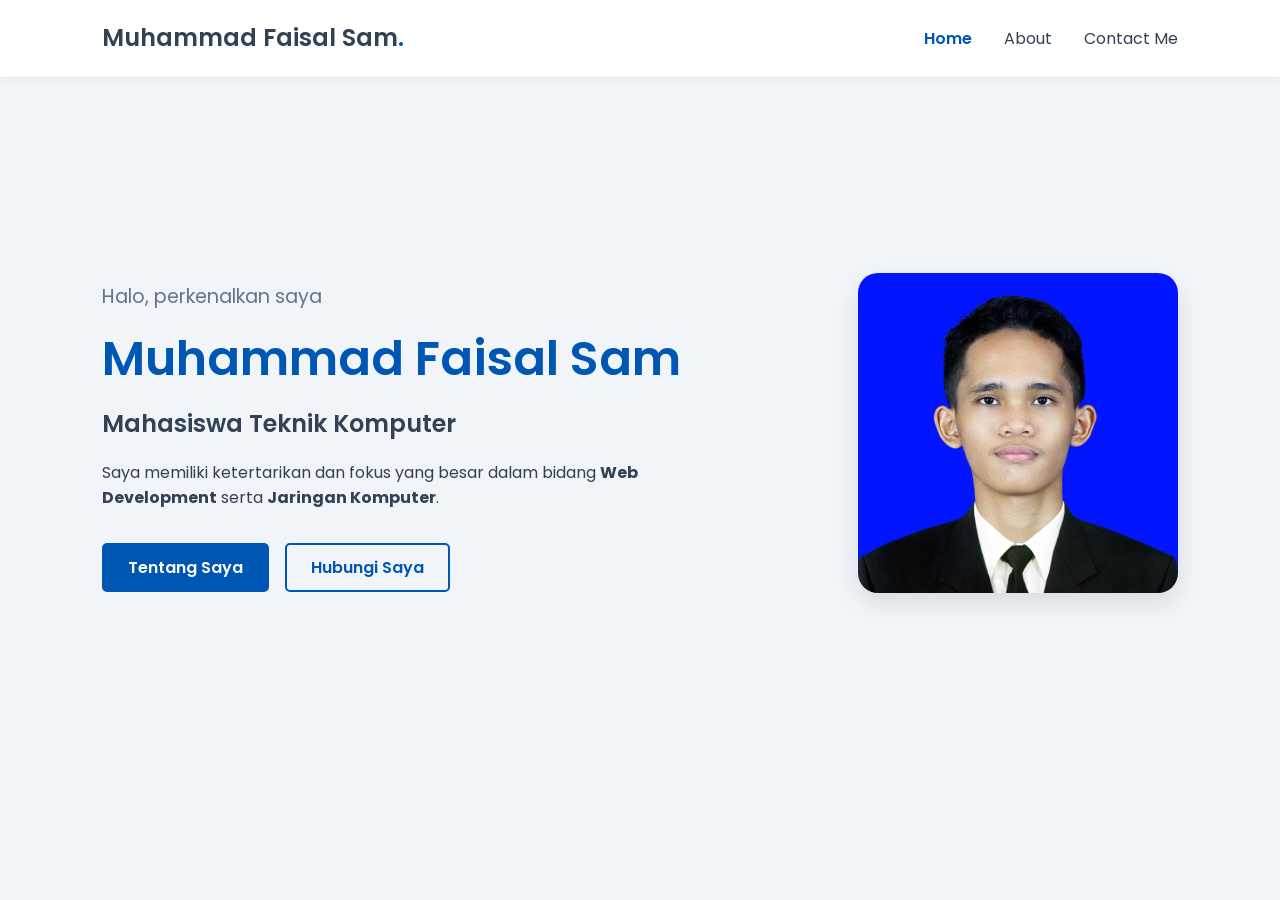
==== index.html @ 5800437d "portofolio 1.0" ====
<!DOCTYPE html>
<html lang="id">
<head>
    <meta charset="UTF-8">
    <meta name="viewport" content="width=device-width, initial-scale=1.0">
    <title>Portofolio | Muhammad Faisal</title>
    
    <!-- Menghubungkan ke file CSS Eksternal -->
    <link rel="stylesheet" href="style.css">
    
    <!-- Font dari Google (Poppins) untuk kesan bersih dan minimalis -->
    <link href="https://fonts.googleapis.com/css2?family=Poppins:wght@300;400;600&display=swap" rel="stylesheet">
</head>
<body>

    <!-- Bagian Navigasi (Menu) -->
    <header>
        <nav class="navbar">
            <div class="logo">Muhammad Faisal Sam<span>.</span></div>
            <ul class="nav-links">
                <li><a href="index.html" class="active">Home</a></li>
                <li><a href="about.html">About</a></li>
                <li><a href="contact.html">Contact Me</a></li>
            </ul>
        </nav>
    </header>

    <!-- Bagian Konten Utama (Hero Section) -->
    <main class="hero">
        <div class="hero-content">
            <h3>Halo, perkenalkan saya</h3>
            <h1>Muhammad Faisal Sam</h1>
            <h2>Mahasiswa Teknik Komputer</h2>
            <p>
                Saya memiliki ketertarikan dan fokus yang besar dalam bidang <strong>Web Development</strong> serta <strong>Jaringan Komputer</strong>.
            </p>
            <div class="cta-buttons">
                <a href="about.html" class="btn btn-primary">Tentang Saya</a>
                <a href="contact.html" class="btn btn-secondary">Hubungi Saya</a>
            </div>
        </div>
        
        <div class="hero-image">
            <!-- Menampilkan foto yang Anda kirimkan -->
            <img src="image_073988.webp" alt="Foto Profil Muhammad Faisal">
        </div>
    </main>

</body>
</html>
---- style.css ----
/* =========================================
   RESET & GLOBAL VARIABLES
========================================= */
* {
    margin: 0;
    padding: 0;
    box-sizing: border-box;
    text-decoration: none;
    list-style: none;
}

:root {
    --primary-color: #0056b3; /* Biru profesional */
    --secondary-color: #f1f5f9; /* Abu-abu sangat muda untuk latar */
    --text-color: #334155; /* Abu-abu gelap untuk teks agar tidak terlalu mencolok seperti hitam pekat */
    --white: #ffffff;
    --transition: 0.3s ease;
}

body {
    font-family: 'Poppins', sans-serif;
    background-color: var(--secondary-color);
    color: var(--text-color);
    line-height: 1.6;
}

/* =========================================
   NAVBAR (HEADER)
========================================= */
.navbar {
    display: flex;
    justify-content: space-between;
    align-items: center;
    padding: 1.2rem 8%;
    background-color: var(--white);
    box-shadow: 0 2px 10px rgba(0, 0, 0, 0.05);
    position: sticky;
    top: 0;
    z-index: 100;
}

.logo {
    font-size: 1.5rem;
    font-weight: 600;
    color: var(--text-color);
}

.logo span {
    color: var(--primary-color);
}

.nav-links {
    display: flex;
    gap: 2rem;
}

.nav-links a {
    color: var(--text-color);
    font-weight: 400;
    transition: var(--transition);
}

.nav-links a:hover, 
.nav-links a.active {
    color: var(--primary-color);
    font-weight: 600;
}

/* =========================================
   BUTTONS
========================================= */
.btn {
    display: inline-block;
    padding: 0.6rem 1.5rem;
    border-radius: 5px;
    font-weight: 600;
    transition: var(--transition);
    cursor: pointer;
    border: 2px solid transparent;
}

.btn-primary {
    background-color: var(--primary-color);
    color: var(--white);
}

.btn-primary:hover {
    background-color: #004494;
}

.btn-secondary {
    background-color: transparent;
    color: var(--primary-color);
    border-color: var(--primary-color);
}

.btn-secondary:hover {
    background-color: var(--primary-color);
    color: var(--white);
}

/* =========================================
   HOME (HERO SECTION)
========================================= */
.hero {
    display: flex;
    align-items: center;
    justify-content: space-between;
    padding: 4rem 8%;
    min-height: 80vh;
}

.hero-content {
    max-width: 600px;
}

.hero-content h3 {
    font-size: 1.2rem;
    font-weight: 400;
    color: #64748b;
}

.hero-content h1 {
    font-size: 3rem;
    font-weight: 600;
    color: var(--primary-color);
    margin: 0.5rem 0;
}

.hero-content h2 {
    font-size: 1.5rem;
    font-weight: 600;
    margin-bottom: 1rem;
}

.hero-content p {
    margin-bottom: 2rem;
    font-size: 1rem;
}

.cta-buttons {
    display: flex;
    gap: 1rem;
}

.hero-image img {
    width: 320px;
    height: 320px;
    object-fit: cover;
    border-radius: 20px;
    box-shadow: 0 10px 25px rgba(0, 0, 0, 0.1);
}

/* =========================================
   ABOUT SECTION
========================================= */
.about-container {
    padding: 4rem 8%;
    max-width: 1200px;
    margin: auto;
}

.about-text h2, 
.skills-section h3, 
.contact-header h2 {
    font-size: 2rem;
    color: var(--primary-color);
    margin-bottom: 1rem;
    text-align: center;
}

.about-description {
    background: var(--white);
    padding: 2rem;
    border-radius: 10px;
    box-shadow: 0 4px 15px rgba(0, 0, 0, 0.03);
    text-align: center;
    margin-bottom: 3rem;
}

.about-description p {
    margin-bottom: 1rem;
}

.skills-grid {
    display: grid;
    grid-template-columns: repeat(auto-fit, minmax(220px, 1fr));
    gap: 1.5rem;
    margin-top: 1.5rem;
}

.skill-card {
    background: var(--white);
    padding: 1.5rem;
    border-radius: 10px;
    text-align: center;
    box-shadow: 0 4px 15px rgba(0, 0, 0, 0.03);
    border-bottom: 3px solid var(--primary-color);
    transition: var(--transition);
}

.skill-card:hover {
    transform: translateY(-5px);
    box-shadow: 0 8px 25px rgba(0, 0, 0, 0.08);
}

.skill-card h4 {
    font-size: 1.1rem;
    margin-bottom: 0.5rem;
    color: var(--text-color);
}

.skill-card p {
    font-size: 0.9rem;
    color: #64748b;
}

/* =========================================
   CONTACT SECTION
========================================= */
.contact-container {
    padding: 4rem 8%;
    max-width: 1000px;
    margin: auto;
}

.contact-header {
    text-align: center;
    margin-bottom: 3rem;
}

.contact-content {
    display: flex;
    gap: 3rem;
    justify-content: space-between;
}

.contact-info {
    flex: 1;
    display: flex;
    flex-direction: column;
    gap: 1.2rem;
}

.info-card {
    background: var(--white);
    padding: 1.5rem;
    border-radius: 10px;
    box-shadow: 0 4px 15px rgba(0, 0, 0, 0.03);
}

.info-card h4 {
    font-size: 1rem;
    color: #64748b;
    margin-bottom: 0.3rem;
}

.info-card a {
    color: var(--primary-color);
    font-weight: 600;
    font-size: 1.1rem;
}

.contact-form {
    flex: 1;
    background: var(--white);
    padding: 2rem;
    border-radius: 10px;
    box-shadow: 0 4px 15px rgba(0, 0, 0, 0.03);
}

.contact-form h3 {
    margin-bottom: 1.5rem;
    color: var(--primary-color);
}

.input-group {
    margin-bottom: 1.2rem;
}

.input-group input, 
.input-group textarea {
    width: 100%;
    padding: 10px 15px;
    border: 1px solid #cbd5e1;
    border-radius: 5px;
    font-family: inherit;
    font-size: 1rem;
    outline: none;
    transition: var(--transition);
}

.input-group input:focus, 
.input-group textarea:focus {
    border-color: var(--primary-color);
    box-shadow: 0 0 5px rgba(0, 86, 179, 0.2);
}

/* =========================================
   RESPONSIVE (Untuk HP / Layar Kecil)
========================================= */
@media (max-width: 768px) {
    .hero, .contact-content {
        flex-direction: column;
        text-align: center;
    }

    .hero-content {
        margin-bottom: 2rem;
    }

    .cta-buttons {
        justify-content: center;
    }

    .navbar {
        flex-direction: column;
        gap: 1rem;
    }
}
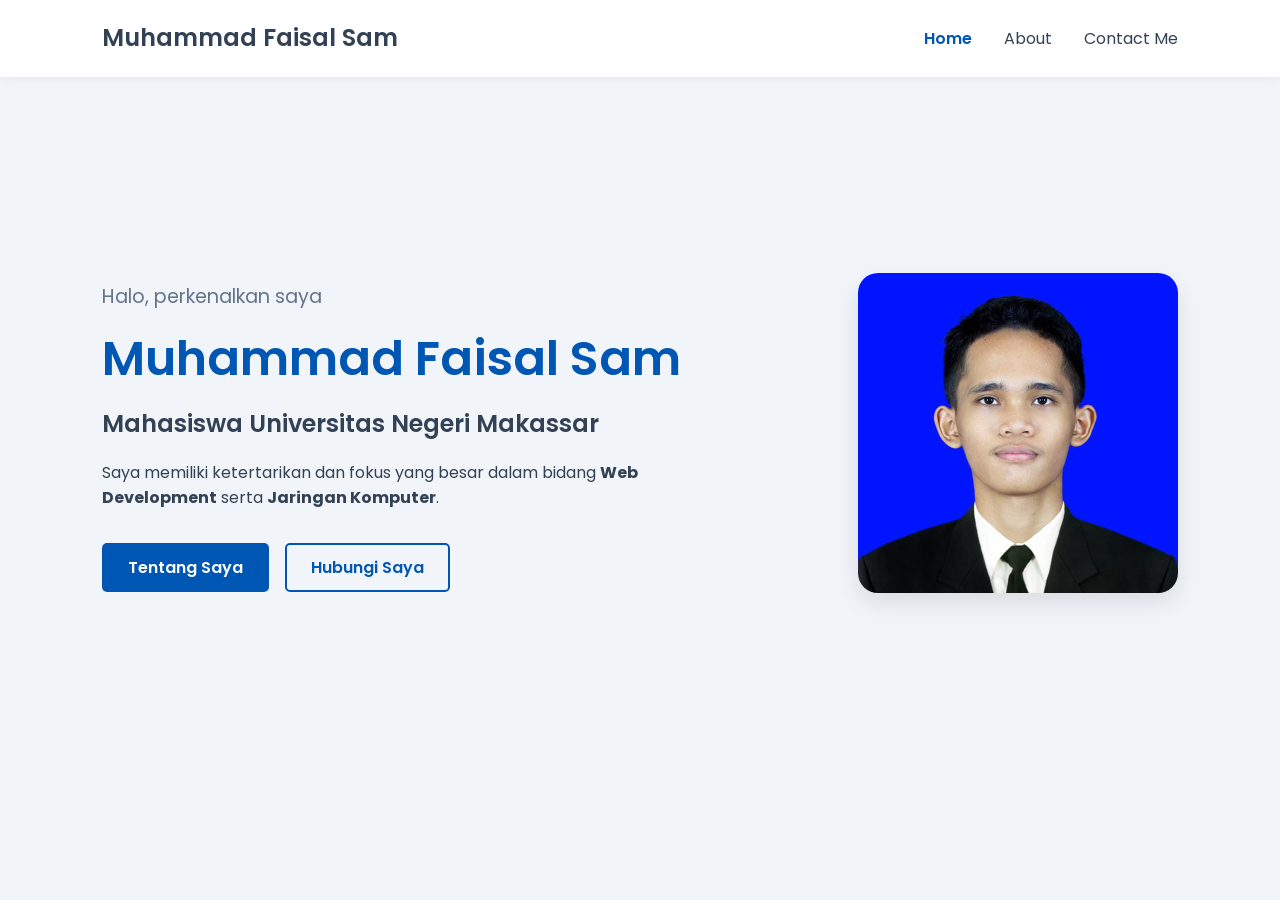
==== commit 24229e05: "portofolio 1.1.2" ====
--- a/index.html
+++ b/index.html
@@ -3,7 +3,7 @@
 <head>
     <meta charset="UTF-8">
     <meta name="viewport" content="width=device-width, initial-scale=1.0">
-    <title>Portofolio | Muhammad Faisal</title>
+    <title>Portofolio | Muhammad Faisal Sam</title>
     
     <!-- Menghubungkan ke file CSS Eksternal -->
     <link rel="stylesheet" href="style.css">
@@ -16,7 +16,7 @@
     <!-- Bagian Navigasi (Menu) -->
     <header>
         <nav class="navbar">
-            <div class="logo">Muhammad Faisal Sam<span>.</span></div>
+            <div class="logo">Muhammad Faisal Sam<span></span></div>
             <ul class="nav-links">
                 <li><a href="index.html" class="active">Home</a></li>
                 <li><a href="about.html">About</a></li>
@@ -30,7 +30,7 @@
         <div class="hero-content">
             <h3>Halo, perkenalkan saya</h3>
             <h1>Muhammad Faisal Sam</h1>
-            <h2>Mahasiswa Teknik Komputer</h2>
+            <h2>Mahasiswa Universitas Negeri Makassar</h2>
             <p>
                 Saya memiliki ketertarikan dan fokus yang besar dalam bidang <strong>Web Development</strong> serta <strong>Jaringan Komputer</strong>.
             </p>
@@ -42,7 +42,7 @@
         
         <div class="hero-image">
             <!-- Menampilkan foto yang Anda kirimkan -->
-            <img src="image_073988.webp" alt="Foto Profil Muhammad Faisal">
+            <img src="image_073988.webp" alt="Foto Profil Muhammad Faisal Sam">
         </div>
     </main>
 
--- a/style.css
+++ b/style.css
@@ -297,16 +297,19 @@
 }
 
 /* =========================================
-   RESPONSIVE (Untuk HP / Layar Kecil)
+Untuk HP / Layar Kecil
 ========================================= */
 @media (max-width: 768px) {
-    .hero, .contact-content {
+    /* Menggunakan column-reverse agar foto (elemen bawah di HTML) naik ke atas */
+    .hero {
+        flex-direction: column-reverse;
+        text-align: center;
+        gap: 2rem; /* Jarak antara foto dan teks */
+    }
+
+    .contact-content {
         flex-direction: column;
         text-align: center;
-    }
-
-    .hero-content {
-        margin-bottom: 2rem;
     }
 
     .cta-buttons {
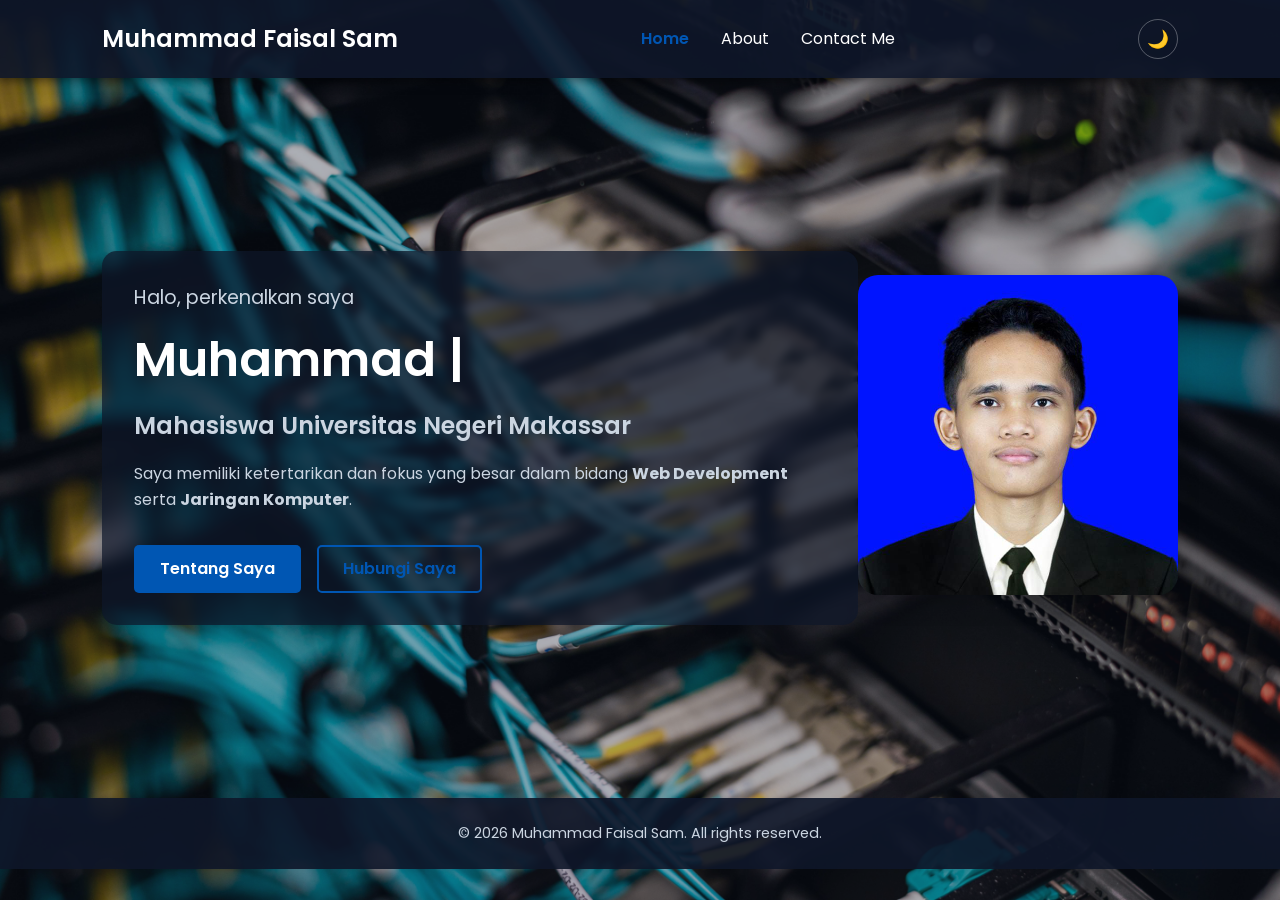
==== commit 333392a9: "menambahkan javascript dasar" ====
--- a/index.html
+++ b/index.html
@@ -17,11 +17,21 @@
     <header>
         <nav class="navbar">
             <div class="logo">Muhammad Faisal Sam<span></span></div>
-            <ul class="nav-links">
-                <li><a href="index.html" class="active">Home</a></li>
+            <ul class="nav-links" id="nav-links">
+                <li><a href="index.html">Home</a></li>
                 <li><a href="about.html">About</a></li>
                 <li><a href="contact.html">Contact Me</a></li>
             </ul>
+            <div class="nav-controls">
+                <button class="theme-toggle" id="theme-toggle" aria-label="Ganti tema terang/gelap">
+                    <span id="theme-icon">&#127769;</span>
+                </button>
+                <button class="hamburger" id="hamburger" aria-label="Buka menu" aria-expanded="false">
+                    <span></span>
+                    <span></span>
+                    <span></span>
+                </button>
+            </div>
         </nav>
     </header>
 
@@ -29,7 +39,7 @@
     <main class="hero">
         <div class="hero-content">
             <h3>Halo, perkenalkan saya</h3>
-            <h1>Muhammad Faisal Sam</h1>
+            <h1><span id="typed-text"></span><span class="typing-cursor">|</span></h1>
             <h2>Mahasiswa Universitas Negeri Makassar</h2>
             <p>
                 Saya memiliki ketertarikan dan fokus yang besar dalam bidang <strong>Web Development</strong> serta <strong>Jaringan Komputer</strong>.
@@ -41,10 +51,17 @@
         </div>
         
         <div class="hero-image">
-            <!-- Menampilkan foto yang Anda kirimkan -->
+
             <img src="image_073988.webp" alt="Foto Profil Muhammad Faisal Sam">
         </div>
     </main>
 
+    <footer class="site-footer">
+        <p>&copy; <span id="year"></span> Muhammad Faisal Sam. All rights reserved.</p>
+    </footer>
+
+    <button id="back-to-top" class="back-to-top" aria-label="Kembali ke atas">&#8679;</button>
+
+    <script src="script.js"></script>
 </body>
 </html>
--- a/style.css
+++ b/style.css
@@ -1,6 +1,3 @@
-/* =========================================
-   RESET & GLOBAL VARIABLES
-========================================= */
 * {
     margin: 0;
     padding: 0;
@@ -10,16 +7,47 @@
 }
 
 :root {
-    --primary-color: #0056b3; /* Biru profesional */
+    --primary-color: #0056b3; /* Biru */
     --secondary-color: #f1f5f9; /* Abu-abu sangat muda untuk latar */
-    --text-color: #334155; /* Abu-abu gelap untuk teks agar tidak terlalu mencolok seperti hitam pekat */
+    --text-color: #334155; /* Abu-abu gelap untuk teks */
     --white: #ffffff;
     --transition: 0.3s ease;
+
+    /* Warna kartu/panel (kaca gelap) - default: Dark Mode */
+    --card-bg: rgba(15, 23, 42, 0.7);
+    --card-bg-solid: rgba(15, 23, 42, 0.9);
+    --card-text: #ffffff;
+    --card-text-muted: #cbd5e1;
+    --overlay-color: rgba(15, 23, 42, 0.35);
+    --heading-shadow: 2px 2px 5px rgba(0, 0, 0, 0.8);
+}
+
+body.light-mode {
+    /* Warna kartu/panel saat Light Mode */
+    --card-bg: rgba(255, 255, 255, 0.85);
+    --card-bg-solid: rgba(255, 255, 255, 0.95);
+    --card-text: #1e293b;
+    --card-text-muted: #475569;
+    --overlay-color: rgba(255, 255, 255, 0.55);
+    --heading-shadow: 1px 1px 3px rgba(255, 255, 255, 0.9);
+}
+
+body::before {
+    content: "";
+    position: fixed;
+    inset: 0;
+    background-color: var(--overlay-color);
+    transition: background-color var(--transition);
+    z-index: -1;
 }
 
 body {
     font-family: 'Poppins', sans-serif;
     background-color: var(--secondary-color);
+    background-image: url('pexels-brett-sayles-5073493.jpg');
+    background-size: cover;
+    background-position: center;
+    background-attachment: fixed;
     color: var(--text-color);
     line-height: 1.6;
 }
@@ -32,8 +60,8 @@
     justify-content: space-between;
     align-items: center;
     padding: 1.2rem 8%;
-    background-color: var(--white);
-    box-shadow: 0 2px 10px rgba(0, 0, 0, 0.05);
+    background-color: rgba(15, 23, 42, 0.9);
+    box-shadow: 0 2px 10px rgba(0, 0, 0, 0.5);
     position: sticky;
     top: 0;
     z-index: 100;
@@ -42,7 +70,7 @@
 .logo {
     font-size: 1.5rem;
     font-weight: 600;
-    color: var(--text-color);
+    color: var(--white);
 }
 
 .logo span {
@@ -55,7 +83,7 @@
 }
 
 .nav-links a {
-    color: var(--text-color);
+    color: var(--white);
     font-weight: 400;
     transition: var(--transition);
 }
@@ -64,6 +92,131 @@
 .nav-links a.active {
     color: var(--primary-color);
     font-weight: 600;
+}
+
+/* =========================================
+   HAMBURGER MENU (MOBILE)
+========================================= */
+.hamburger {
+    display: none;
+    flex-direction: column;
+    justify-content: space-between;
+    width: 28px;
+    height: 20px;
+    background: transparent;
+    border: none;
+    cursor: pointer;
+    padding: 0;
+    z-index: 200;
+}
+
+.hamburger span {
+    display: block;
+    width: 100%;
+    height: 3px;
+    background-color: var(--white);
+    border-radius: 2px;
+    transition: var(--transition);
+}
+
+.hamburger.active span:nth-child(1) {
+    transform: translateY(8.5px) rotate(45deg);
+}
+
+.hamburger.active span:nth-child(2) {
+    opacity: 0;
+}
+
+.hamburger.active span:nth-child(3) {
+    transform: translateY(-8.5px) rotate(-45deg);
+}
+
+/* =========================================
+   THEME TOGGLE (DARK / LIGHT)
+========================================= */
+.theme-toggle {
+    display: flex;
+    align-items: center;
+    justify-content: center;
+    width: 40px;
+    height: 40px;
+    border-radius: 50%;
+    border: 1px solid rgba(255, 255, 255, 0.3);
+    background: transparent;
+    color: var(--white);
+    font-size: 1.1rem;
+    cursor: pointer;
+    transition: var(--transition);
+}
+
+.theme-toggle:hover {
+    background: rgba(255, 255, 255, 0.1);
+}
+
+.nav-controls {
+    display: flex;
+    align-items: center;
+    gap: 1.2rem;
+}
+
+/* =========================================
+   FADE-IN ON SCROLL
+========================================= */
+.fade-in {
+    opacity: 0;
+    transform: translateY(30px);
+    transition: opacity 0.6s ease, transform 0.6s ease;
+}
+
+.fade-in.visible {
+    opacity: 1;
+    transform: translateY(0);
+}
+
+/* =========================================
+   BACK TO TOP BUTTON
+========================================= */
+.back-to-top {
+    position: fixed;
+    right: 1.5rem;
+    bottom: 1.5rem;
+    width: 46px;
+    height: 46px;
+    border-radius: 50%;
+    border: none;
+    background-color: var(--primary-color);
+    color: var(--white);
+    font-size: 1.2rem;
+    cursor: pointer;
+    box-shadow: 0 4px 12px rgba(0, 0, 0, 0.3);
+    opacity: 0;
+    visibility: hidden;
+    transform: translateY(15px);
+    transition: var(--transition);
+    z-index: 150;
+}
+
+.back-to-top.show {
+    opacity: 1;
+    visibility: visible;
+    transform: translateY(0);
+}
+
+.back-to-top:hover {
+    background-color: #004494;
+}
+
+/* =========================================
+   TYPING EFFECT (HERO)
+========================================= */
+.typing-cursor {
+    display: inline-block;
+    margin-left: 2px;
+    animation: blink 0.8s step-end infinite;
+}
+
+@keyframes blink {
+    50% { opacity: 0; }
 }
 
 /* =========================================
@@ -100,7 +253,7 @@
 }
 
 /* =========================================
-   HOME (HERO SECTION)
+   HOME 
 ========================================= */
 .hero {
     display: flex;
@@ -111,31 +264,37 @@
 }
 
 .hero-content {
-    max-width: 600px;
+    max-width: 800px;
+    background: var(--card-bg);
+    padding: 2rem;
+    border-radius: 15px;
+    backdrop-filter: blur(5px);
 }
 
 .hero-content h3 {
     font-size: 1.2rem;
     font-weight: 400;
-    color: #64748b;
+    color: var(--card-text-muted);
 }
 
 .hero-content h1 {
     font-size: 3rem;
     font-weight: 600;
-    color: var(--primary-color);
+    color: var(--card-text);
     margin: 0.5rem 0;
 }
 
 .hero-content h2 {
     font-size: 1.5rem;
     font-weight: 600;
+    color: var(--card-text-muted);
     margin-bottom: 1rem;
 }
 
 .hero-content p {
     margin-bottom: 2rem;
     font-size: 1rem;
+    color: var(--card-text-muted);
 }
 
 .cta-buttons {
@@ -152,7 +311,7 @@
 }
 
 /* =========================================
-   ABOUT SECTION
+   ABOUT 
 ========================================= */
 .about-container {
     padding: 4rem 8%;
@@ -162,17 +321,26 @@
 
 .about-text h2, 
 .skills-section h3, 
+.projects-section h3,
 .contact-header h2 {
     font-size: 2rem;
-    color: var(--primary-color);
+    color: var(--card-text);
+    text-shadow: var(--heading-shadow);
     margin-bottom: 1rem;
     text-align: center;
 }
 
+.contact-header p {
+    color: var(--card-text);
+    text-shadow: var(--heading-shadow);
+}
+
 .about-description {
-    background: var(--white);
+    background: var(--card-bg);
+    backdrop-filter: blur(5px);
+    color: var(--card-text);
     padding: 2rem;
-    border-radius: 10px;
+    border-radius: 15px;
     box-shadow: 0 4px 15px rgba(0, 0, 0, 0.03);
     text-align: center;
     margin-bottom: 3rem;
@@ -190,9 +358,11 @@
 }
 
 .skill-card {
-    background: var(--white);
+    background: var(--card-bg);
+    backdrop-filter: blur(5px);
+    color: var(--card-text);
     padding: 1.5rem;
-    border-radius: 10px;
+    border-radius: 15px;
     text-align: center;
     box-shadow: 0 4px 15px rgba(0, 0, 0, 0.03);
     border-bottom: 3px solid var(--primary-color);
@@ -207,16 +377,57 @@
 .skill-card h4 {
     font-size: 1.1rem;
     margin-bottom: 0.5rem;
-    color: var(--text-color);
+    color: var(--card-text);
 }
 
 .skill-card p {
     font-size: 0.9rem;
-    color: #64748b;
-}
-
-/* =========================================
-   CONTACT SECTION
+    color: var(--card-text-muted);
+}
+
+/* =========================================
+   PROJECTS
+========================================= */
+.projects-section {
+    margin-top: 4rem;
+}
+
+.projects-grid {
+    display: grid;
+    grid-template-columns: repeat(auto-fit, minmax(300px, 1fr));
+    gap: 1.5rem;
+    margin-top: 1.5rem;
+}
+
+.project-card {
+    background: var(--card-bg);
+    backdrop-filter: blur(5px);
+    color: var(--card-text);
+    padding: 2rem;
+    border-radius: 15px;
+    box-shadow: 0 4px 15px rgba(0, 0, 0, 0.03);
+    border-left: 5px solid var(--primary-color);
+    transition: var(--transition);
+}
+
+.project-card:hover {
+    transform: translateY(-5px);
+    box-shadow: 0 8px 25px rgba(0, 0, 0, 0.08);
+}
+
+.project-card h4 {
+    font-size: 1.3rem;
+    margin-bottom: 0.8rem;
+    color: var(--card-text);
+}
+
+.project-card p {
+    font-size: 1rem;
+    color: var(--card-text-muted);
+}
+
+/* =========================================
+CONTACT 
 ========================================= */
 .contact-container {
     padding: 4rem 8%;
@@ -243,35 +454,40 @@
 }
 
 .info-card {
-    background: var(--white);
+    background: var(--card-bg);
+    backdrop-filter: blur(5px);
+    color: var(--card-text);
     padding: 1.5rem;
-    border-radius: 10px;
+    border-radius: 15px;
     box-shadow: 0 4px 15px rgba(0, 0, 0, 0.03);
 }
 
 .info-card h4 {
     font-size: 1rem;
-    color: #64748b;
+    color: var(--card-text-muted);
     margin-bottom: 0.3rem;
 }
 
 .info-card a {
-    color: var(--primary-color);
+    color: #38bdf8;
     font-weight: 600;
     font-size: 1.1rem;
+    
 }
 
 .contact-form {
     flex: 1;
-    background: var(--white);
+    background: var(--card-bg);
+    backdrop-filter: blur(5px);
+    color: var(--card-text);
     padding: 2rem;
-    border-radius: 10px;
+    border-radius: 15px;
     box-shadow: 0 4px 15px rgba(0, 0, 0, 0.03);
 }
 
 .contact-form h3 {
     margin-bottom: 1.5rem;
-    color: var(--primary-color);
+    color: var(--card-text);
 }
 
 .input-group {
@@ -282,12 +498,20 @@
 .input-group textarea {
     width: 100%;
     padding: 10px 15px;
-    border: 1px solid #cbd5e1;
+    border: 1px solid rgba(0, 0, 0, 0.03);
     border-radius: 5px;
     font-family: inherit;
     font-size: 1rem;
     outline: none;
     transition: var(--transition);
+
+    /* Transparan seperti kaca */
+    background: rgba(0, 0, 0, 0.03);
+    backdrop-filter: blur(5px);
+    -webkit-backdrop-filter: blur(5px);
+
+    /* Warna tulisan */
+    color: var(--card-text);
 }
 
 .input-group input:focus, 
@@ -296,15 +520,60 @@
     box-shadow: 0 0 5px rgba(0, 86, 179, 0.2);
 }
 
+.error-text {
+    display: block;
+    color: #f87171;
+    font-size: 0.8rem;
+    margin-top: 0.3rem;
+    min-height: 1rem;
+}
+
+.input-group input.invalid,
+.input-group textarea.invalid {
+    border-color: #f87171;
+}
+
+.form-message {
+    margin-top: 1rem;
+    padding: 0.8rem 1rem;
+    border-radius: 8px;
+    font-size: 0.9rem;
+    display: none;
+}
+
+.form-message.success {
+    display: block;
+    background-color: rgba(34, 197, 94, 0.15);
+    color: #4ade80;
+    border: 1px solid rgba(74, 222, 128, 0.4);
+}
+
+.form-message.error {
+    display: block;
+    background-color: rgba(248, 113, 113, 0.15);
+    color: #f87171;
+    border: 1px solid rgba(248, 113, 113, 0.4);
+}
+
+/* =========================================
+   FOOTER
+========================================= */
+.site-footer {
+    text-align: center;
+    padding: 1.5rem 8%;
+    background-color: rgba(15, 23, 42, 0.9);
+    color: #cbd5e1;
+    font-size: 0.9rem;
+}
+
 /* =========================================
 Untuk HP / Layar Kecil
 ========================================= */
 @media (max-width: 768px) {
-    /* Menggunakan column-reverse agar foto (elemen bawah di HTML) naik ke atas */
     .hero {
         flex-direction: column-reverse;
         text-align: center;
-        gap: 2rem; /* Jarak antara foto dan teks */
+        gap: 2rem;
     }
 
     .contact-content {
@@ -317,7 +586,31 @@
     }
 
     .navbar {
+        flex-direction: row;
+        justify-content: space-between;
+        gap: 0;
+        position: relative;
+    }
+
+    .hamburger {
+        display: flex;
+    }
+
+    .nav-links {
+        display: none;
         flex-direction: column;
-        gap: 1rem;
+        position: absolute;
+        top: 100%;
+        left: 0;
+        width: 100%;
+        background-color: rgba(15, 23, 42, 0.97);
+        text-align: center;
+        padding: 1.5rem 0;
+        gap: 1.2rem;
+        box-shadow: 0 10px 15px rgba(0, 0, 0, 0.3);
+    }
+
+    .nav-links.active {
+        display: flex;
     }
 }
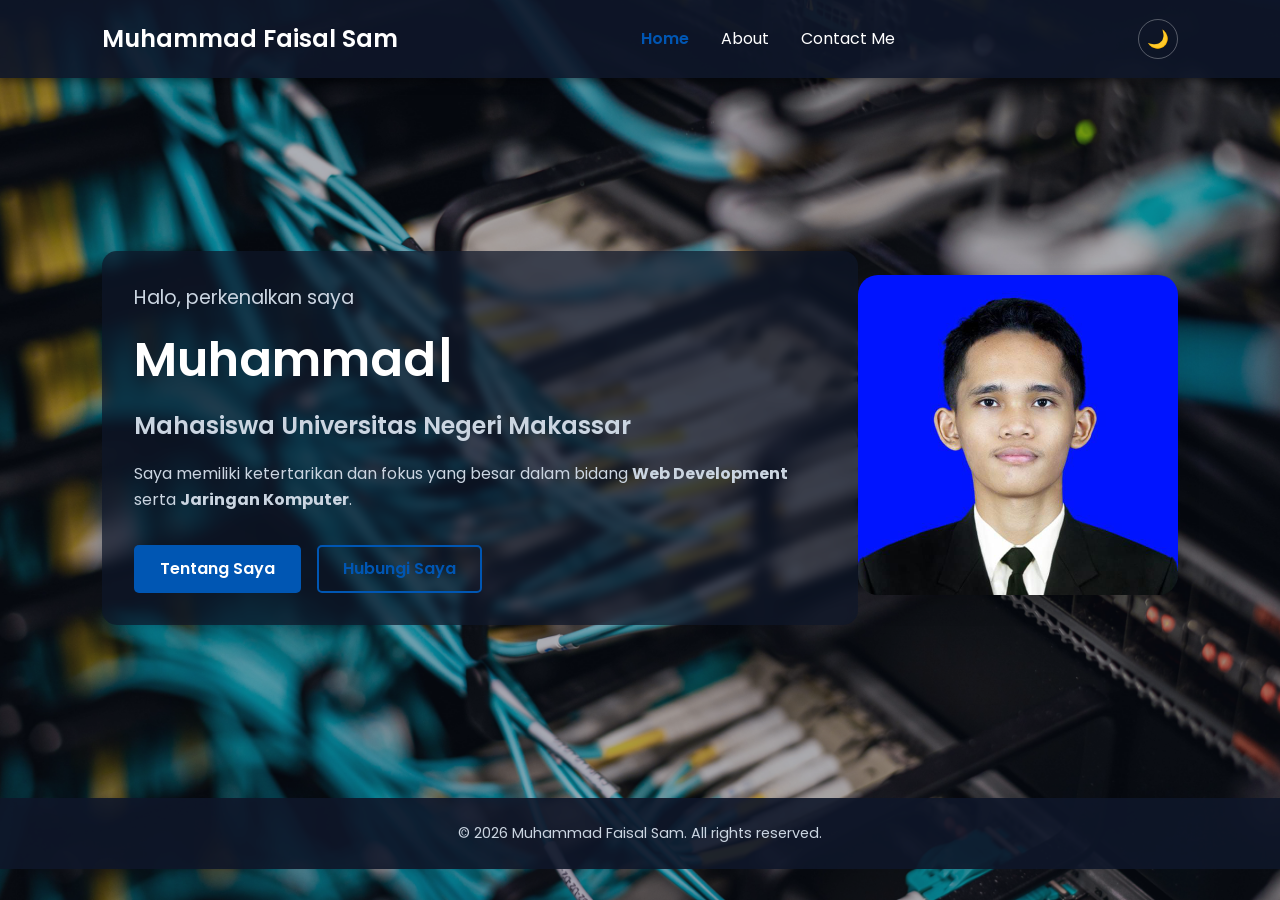
==== commit 85b12cb5: "implementasi jquery" ====
--- a/index.html
+++ b/index.html
@@ -62,6 +62,8 @@
 
     <button id="back-to-top" class="back-to-top" aria-label="Kembali ke atas">&#8679;</button>
 
+    <!-- jQuery 3.7.1 (CDN, versi terkunci + SRI) -->
+    <script src="https://code.jquery.com/jquery-3.7.1.min.js" integrity="sha256-/JqT3SQfawRcv/BIHPThkBvs0OEvtFFmqPF/lYI/Cxo=" crossorigin="anonymous"></script>
     <script src="script.js"></script>
 </body>
 </html>
--- a/style.css
+++ b/style.css
@@ -385,6 +385,55 @@
     color: var(--card-text-muted);
 }
 
+.loading-text,
+.data-error-text {
+    grid-column: 1 / -1;
+    text-align: center;
+    color: var(--card-text-muted);
+    padding: 1rem;
+}
+
+.data-error-text {
+    color: #f87171;
+}
+
+/* =========================================
+   SEARCH BOX (FILTER SKILL & PROJECT)
+========================================= */
+.search-box {
+    max-width: 500px;
+    margin: 0 auto 3rem;
+    text-align: center;
+}
+
+.search-box input {
+    width: 100%;
+    padding: 12px 18px;
+    border-radius: 30px;
+    border: 1px solid rgba(255, 255, 255, 0.15);
+    background: var(--card-bg);
+    backdrop-filter: blur(5px);
+    color: var(--card-text);
+    font-family: inherit;
+    font-size: 1rem;
+    outline: none;
+    transition: var(--transition);
+}
+
+.search-box input::placeholder {
+    color: var(--card-text-muted);
+}
+
+.search-box input:focus {
+    border-color: var(--primary-color);
+    box-shadow: 0 0 5px rgba(0, 86, 179, 0.2);
+}
+
+.search-box .loading-text {
+    margin-top: 1rem;
+    padding: 0;
+}
+
 /* =========================================
    PROJECTS
 ========================================= */
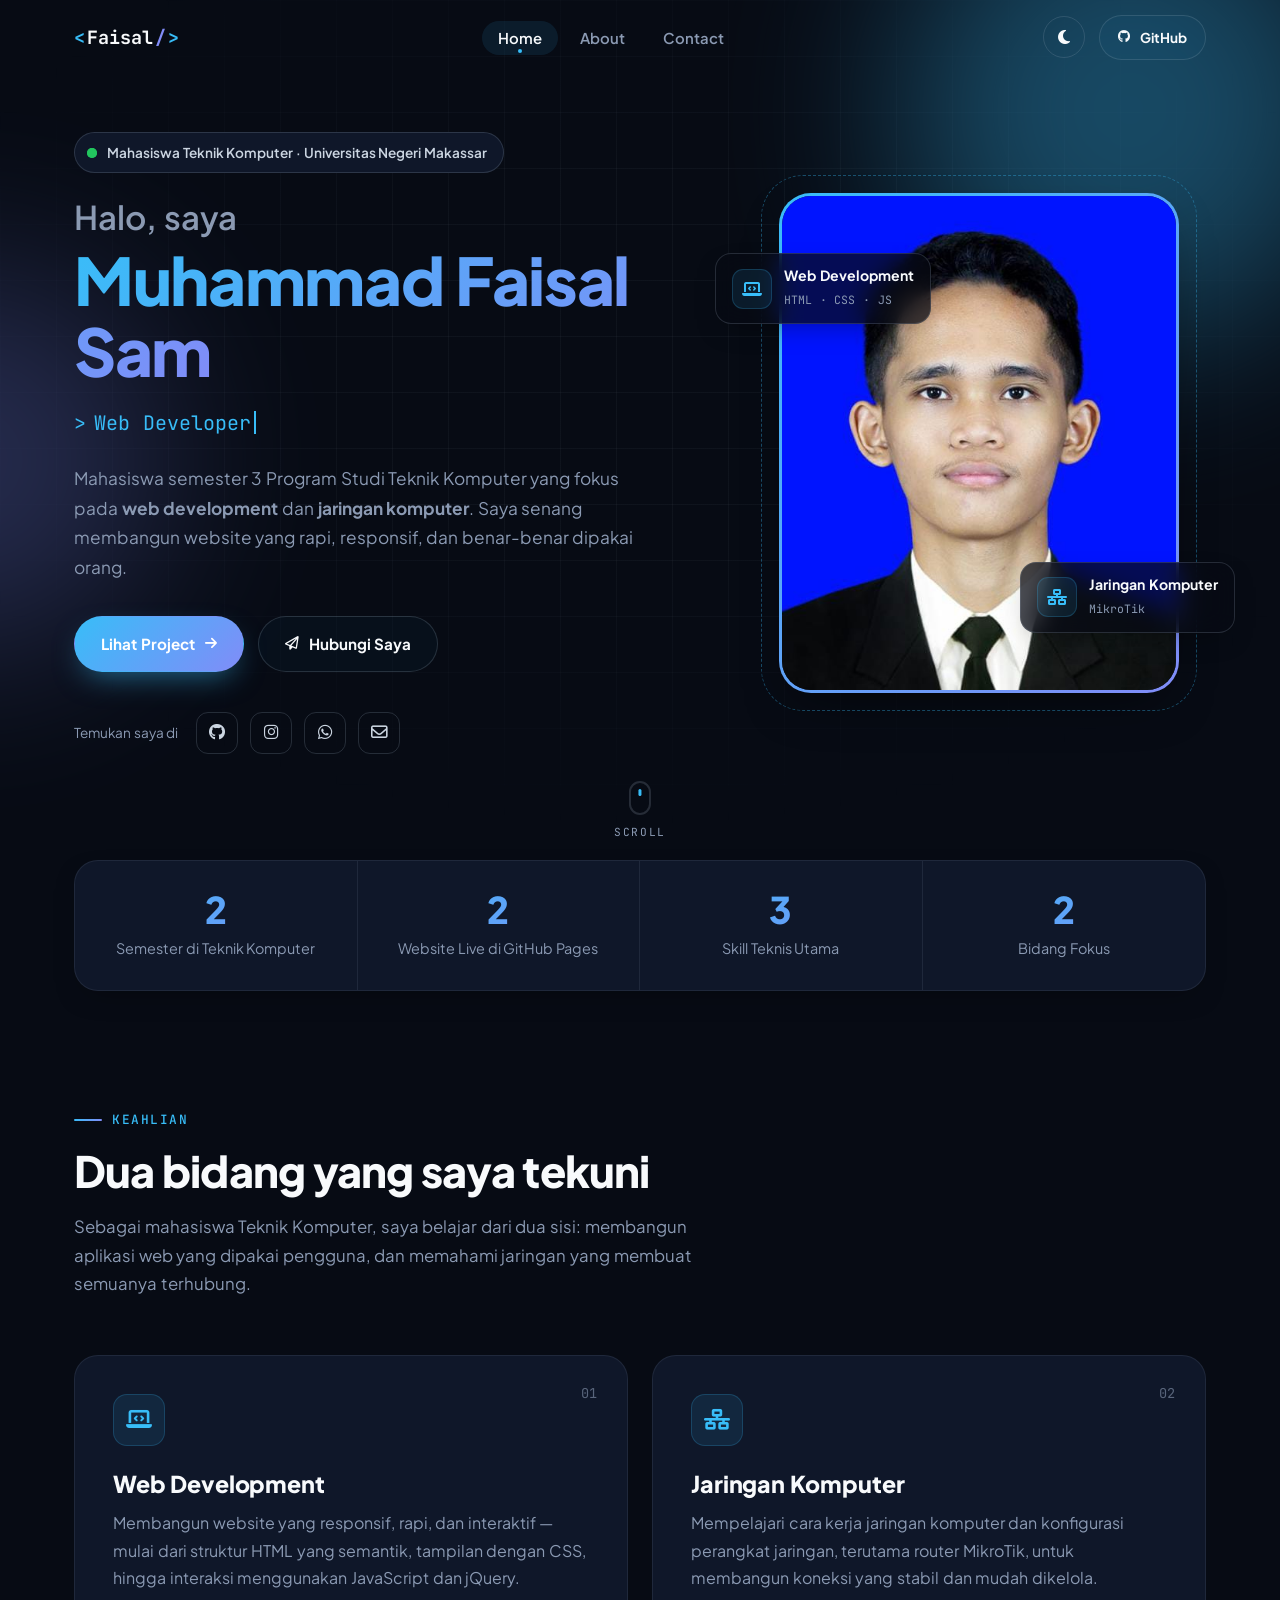
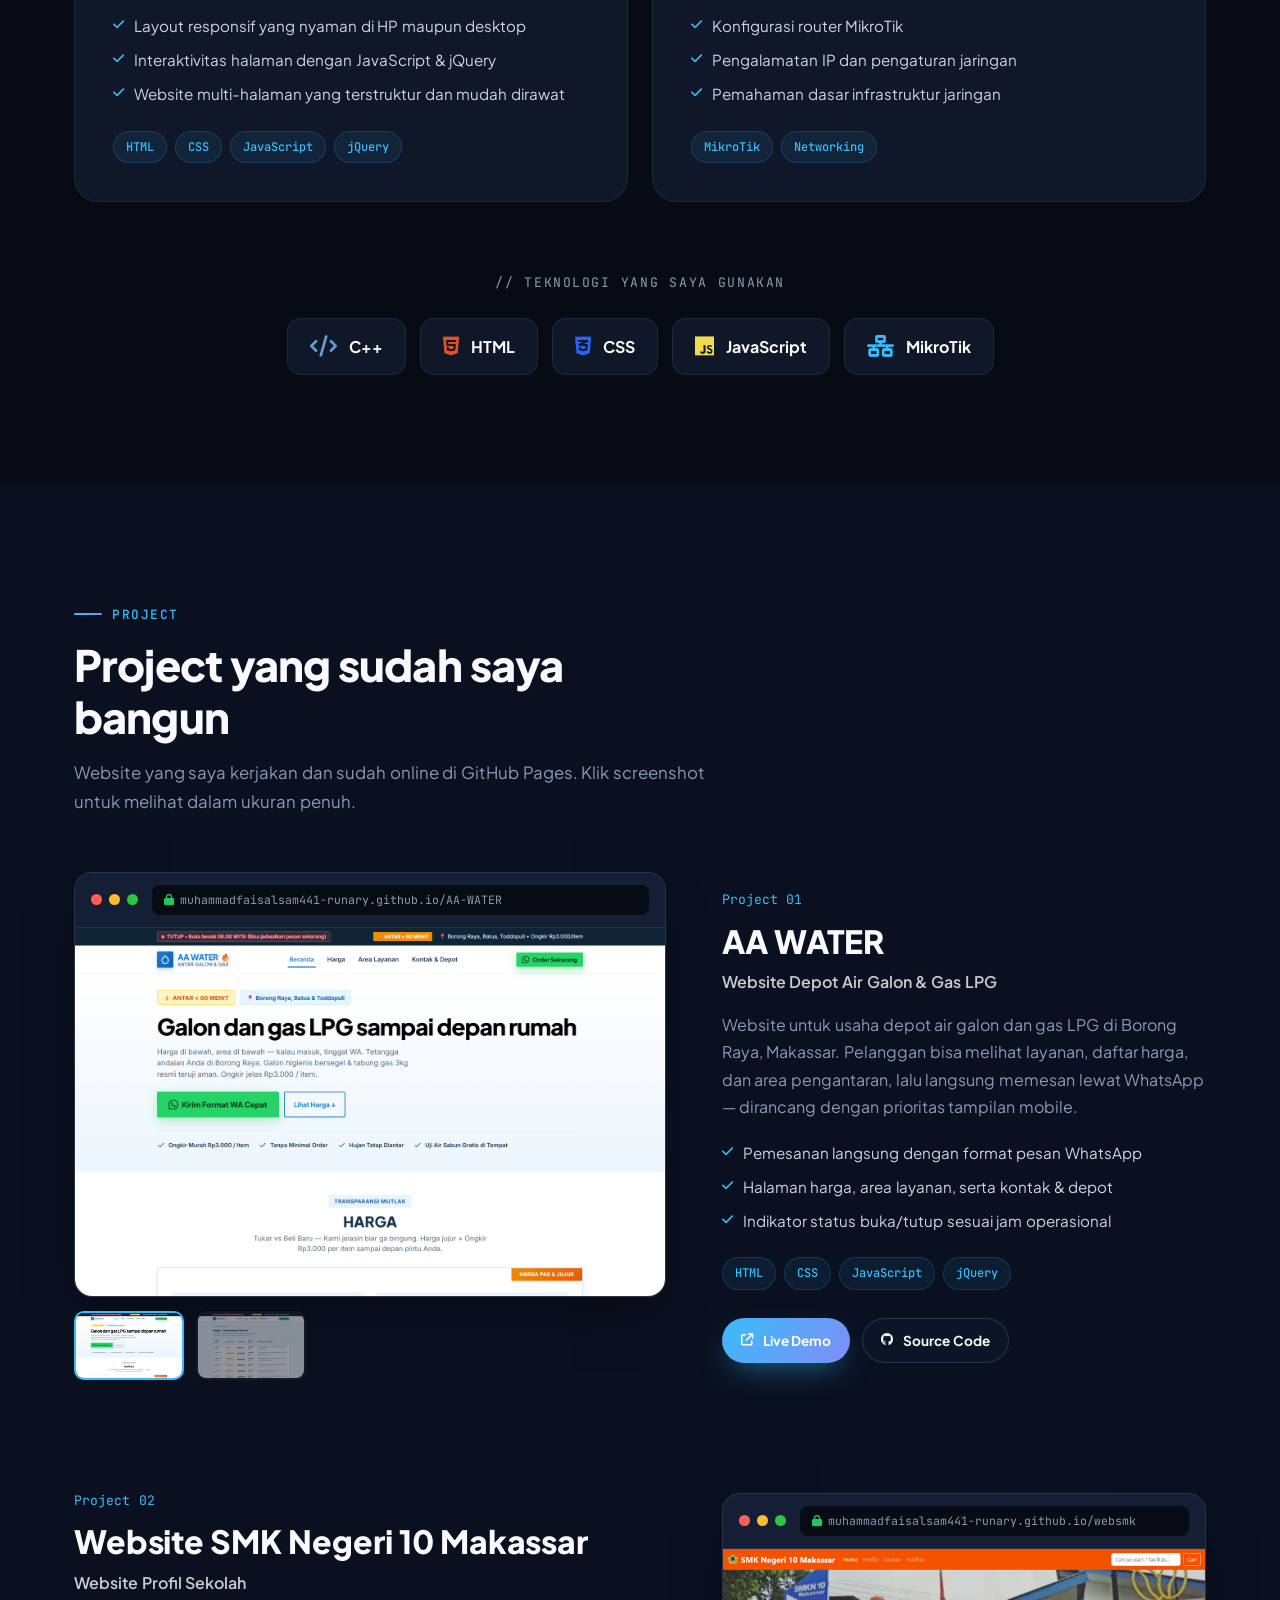
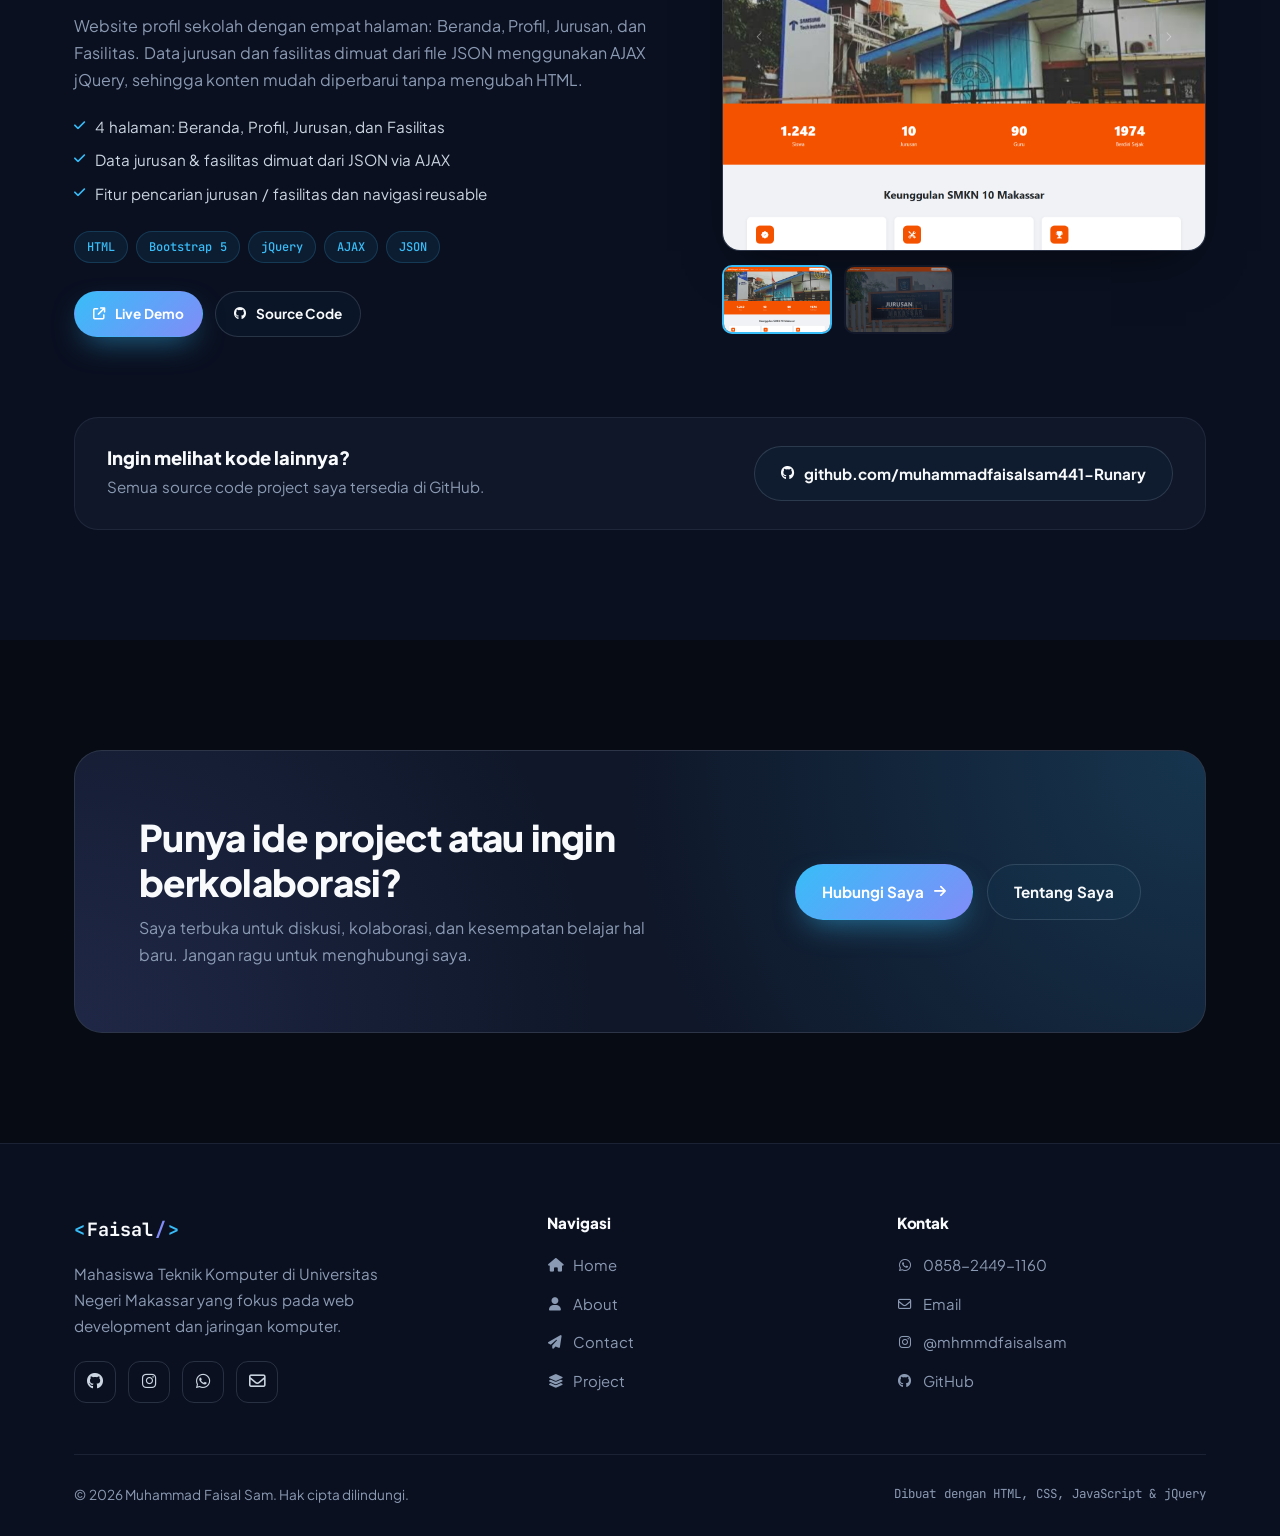
==== commit 7081262f: "ganti style" ====
--- a/index.html
+++ b/index.html
@@ -1,69 +1,418 @@
 <!DOCTYPE html>
 <html lang="id">
 <head>
-    <meta charset="UTF-8">
-    <meta name="viewport" content="width=device-width, initial-scale=1.0">
-    <title>Portofolio | Muhammad Faisal Sam</title>
-    
-    <!-- Menghubungkan ke file CSS Eksternal -->
-    <link rel="stylesheet" href="style.css">
-    
-    <!-- Font dari Google (Poppins) untuk kesan bersih dan minimalis -->
-    <link href="https://fonts.googleapis.com/css2?family=Poppins:wght@300;400;600&display=swap" rel="stylesheet">
+  <meta charset="UTF-8">
+  <meta name="viewport" content="width=device-width, initial-scale=1.0">
+  <title>Muhammad Faisal Sam — Web Developer &amp; Mahasiswa Teknik Komputer</title>
+  <meta name="description" content="Portofolio Muhammad Faisal Sam, mahasiswa Teknik Komputer Universitas Negeri Makassar yang fokus pada web development dan jaringan komputer.">
+  <meta name="author" content="Muhammad Faisal Sam">
+  <meta name="theme-color" content="#070b14">
+  <meta property="og:title" content="Muhammad Faisal Sam — Portofolio">
+  <meta property="og:description" content="Mahasiswa Teknik Komputer UNM · Web Development &amp; Jaringan Komputer">
+  <meta property="og:image" content="assets/img/faisal.webp">
+  <meta property="og:type" content="website">
+  <link rel="icon" type="image/svg+xml" href="assets/img/favicon.svg">
+
+  <!-- Font & ikon disimpan lokal agar tetap tampil tanpa internet -->
+  <link rel="stylesheet" href="css/fonts.css">
+  <link rel="stylesheet" href="assets/vendor/fontawesome/css/all.min.css">
+  <link rel="stylesheet" href="css/style.css">
+
+  <!-- Terapkan tema tersimpan sebelum halaman tampil (mencegah kedip) -->
+  <script>
+    document.documentElement.className += " js";
+    try {
+      if (localStorage.getItem("theme") === "light") {
+        document.documentElement.setAttribute("data-theme", "light");
+      }
+    } catch (e) {}
+  </script>
 </head>
-<body>
-
-    <!-- Bagian Navigasi (Menu) -->
-    <header>
-        <nav class="navbar">
-            <div class="logo">Muhammad Faisal Sam<span></span></div>
-            <ul class="nav-links" id="nav-links">
-                <li><a href="index.html">Home</a></li>
-                <li><a href="about.html">About</a></li>
-                <li><a href="contact.html">Contact Me</a></li>
+<body data-page="home">
+  <a href="#main" class="skip-link">Lewati ke konten</a>
+  <div class="scroll-progress" id="scrollProgress"></div>
+
+  <!-- ============ NAVBAR ============ -->
+  <header class="navbar" id="navbar">
+    <nav class="container nav-inner" aria-label="Navigasi utama">
+      <a href="index.html" class="logo" aria-label="Faisal — ke beranda">
+        <span class="bracket">&lt;</span>Faisal<span class="slash">/</span><span class="bracket">&gt;</span>
+      </a>
+
+      <ul class="nav-menu" id="navMenu">
+        <li><a href="index.html" class="nav-link active" aria-current="page">Home</a></li>
+        <li><a href="about.html" class="nav-link">About</a></li>
+        <li><a href="contact.html" class="nav-link">Contact</a></li>
+        <li class="mobile-cta">
+          <a href="https://github.com/muhammadfaisalsam441-Runary" target="_blank" rel="noopener" class="btn btn-primary btn-sm" style="width:100%">
+            <i class="fa-brands fa-github"></i> Lihat GitHub
+          </a>
+        </li>
+      </ul>
+
+      <div class="nav-actions">
+        <button class="theme-toggle" id="themeToggle" type="button" aria-label="Ganti tema terang/gelap" title="Ganti tema">
+          <i class="fa-solid fa-moon"></i><i class="fa-solid fa-sun"></i>
+        </button>
+        <a href="https://github.com/muhammadfaisalsam441-Runary" target="_blank" rel="noopener" class="btn btn-outline btn-sm nav-cta">
+          <i class="fa-brands fa-github"></i> GitHub
+        </a>
+        <button class="nav-toggle" id="navToggle" type="button" aria-label="Buka menu" aria-expanded="false" aria-controls="navMenu">
+          <span></span><span></span><span></span>
+        </button>
+      </div>
+    </nav>
+  </header>
+
+  <main id="main">
+    <!-- ============ HERO ============ -->
+    <section class="hero" id="home">
+      <div class="bg-grid"></div>
+      <div class="glow glow-1"></div>
+      <div class="glow glow-2"></div>
+
+      <div class="container hero-grid">
+        <div class="hero-content">
+          <div class="status-badge reveal">
+            <span class="pulse-dot"></span>
+            Mahasiswa Teknik Komputer · Universitas Negeri Makassar
+          </div>
+
+          <h1 class="hero-title reveal">
+            <span class="hello">Halo, saya</span>
+            <span class="text-gradient">Muhammad Faisal Sam</span>
+          </h1>
+
+          <p class="hero-role reveal">
+            <span class="prompt">&gt;</span><span class="typed" id="typed"
+              data-words='["Web Developer", "Network Enthusiast", "Mahasiswa Teknik Komputer"]'>Web Developer</span><span class="caret"></span>
+          </p>
+
+          <p class="hero-desc reveal">
+            Mahasiswa semester 3 Program Studi Teknik Komputer yang fokus pada
+            <strong>web development</strong> dan <strong>jaringan komputer</strong>.
+            Saya senang membangun website yang rapi, responsif, dan benar-benar dipakai orang.
+          </p>
+
+          <div class="hero-actions reveal">
+            <a href="#project" class="btn btn-primary js-scroll">
+              Lihat Project <i class="fa-solid fa-arrow-right"></i>
+            </a>
+            <a href="contact.html" class="btn btn-outline">
+              <i class="fa-regular fa-paper-plane"></i> Hubungi Saya
+            </a>
+          </div>
+
+          <div class="socials reveal">
+            <span class="socials-label">Temukan saya di</span>
+            <a href="https://github.com/muhammadfaisalsam441-Runary" target="_blank" rel="noopener" class="social-link" aria-label="GitHub"><i class="fa-brands fa-github"></i></a>
+            <a href="https://www.instagram.com/mhmmdfaisalsam" target="_blank" rel="noopener" class="social-link" aria-label="Instagram"><i class="fa-brands fa-instagram"></i></a>
+            <a href="https://wa.me/6285824491160" target="_blank" rel="noopener" class="social-link" aria-label="WhatsApp"><i class="fa-brands fa-whatsapp"></i></a>
+            <a href="mailto:muhammadfaisalsam441@gmail.com" class="social-link" aria-label="Email"><i class="fa-regular fa-envelope"></i></a>
+          </div>
+        </div>
+
+        <div class="hero-visual reveal reveal-right">
+          <div class="photo-frame">
+            <img src="assets/img/faisal.webp" alt="Foto Muhammad Faisal Sam" width="640" height="640">
+          </div>
+          <div class="float-card fc-1">
+            <span class="icon-box"><i class="fa-solid fa-laptop-code"></i></span>
+            <div>
+              <strong>Web Development</strong>
+              <small>HTML · CSS · JS</small>
+            </div>
+          </div>
+          <div class="float-card fc-2">
+            <span class="icon-box"><i class="fa-solid fa-network-wired"></i></span>
+            <div>
+              <strong>Jaringan Komputer</strong>
+              <small>MikroTik</small>
+            </div>
+          </div>
+        </div>
+      </div>
+
+      <a href="#stats" class="scroll-hint js-scroll" aria-label="Gulir ke bawah">
+        <span class="mouse"></span>
+        Scroll
+      </a>
+    </section>
+
+    <!-- ============ STATISTIK ============ -->
+    <section class="stats" id="stats" aria-label="Ringkasan">
+      <div class="container">
+        <div class="stats-grid reveal">
+          <div class="stat">
+            <div class="stat-num text-gradient"><span class="counter" data-target="3">3</span></div>
+            <div class="stat-label">Semester di Teknik Komputer</div>
+          </div>
+          <div class="stat">
+            <div class="stat-num text-gradient"><span class="counter" data-target="2">2</span></div>
+            <div class="stat-label">Website Live di GitHub Pages</div>
+          </div>
+          <div class="stat">
+            <div class="stat-num text-gradient"><span class="counter" data-target="5">5</span></div>
+            <div class="stat-label">Skill Teknis Utama</div>
+          </div>
+          <div class="stat">
+            <div class="stat-num text-gradient"><span class="counter" data-target="2">2</span></div>
+            <div class="stat-label">Bidang Fokus</div>
+          </div>
+        </div>
+      </div>
+    </section>
+
+    <!-- ============ FOKUS / KEAHLIAN ============ -->
+    <section class="section" id="keahlian">
+      <div class="container">
+        <div class="section-head reveal">
+          <span class="eyebrow">Keahlian</span>
+          <h2 class="section-title">Dua bidang yang saya tekuni</h2>
+          <p class="section-desc">
+            Sebagai mahasiswa Teknik Komputer, saya belajar dari dua sisi: membangun aplikasi web
+            yang dipakai pengguna, dan memahami jaringan yang membuat semuanya terhubung.
+          </p>
+        </div>
+
+        <div class="focus-grid">
+          <article class="card focus-card reveal">
+            <span class="num">01</span>
+            <span class="icon-box"><i class="fa-solid fa-laptop-code"></i></span>
+            <h3>Web Development</h3>
+            <p>
+              Membangun website yang responsif, rapi, dan interaktif — mulai dari struktur HTML
+              yang semantik, tampilan dengan CSS, hingga interaksi menggunakan JavaScript dan jQuery.
+            </p>
+            <ul class="check-list">
+              <li><i class="fa-solid fa-check"></i> Layout responsif yang nyaman di HP maupun desktop</li>
+              <li><i class="fa-solid fa-check"></i> Interaktivitas halaman dengan JavaScript &amp; jQuery</li>
+              <li><i class="fa-solid fa-check"></i> Website multi-halaman yang terstruktur dan mudah dirawat</li>
             </ul>
-            <div class="nav-controls">
-                <button class="theme-toggle" id="theme-toggle" aria-label="Ganti tema terang/gelap">
-                    <span id="theme-icon">&#127769;</span>
-                </button>
-                <button class="hamburger" id="hamburger" aria-label="Buka menu" aria-expanded="false">
-                    <span></span>
-                    <span></span>
-                    <span></span>
-                </button>
-            </div>
-        </nav>
-    </header>
-
-    <!-- Bagian Konten Utama (Hero Section) -->
-    <main class="hero">
-        <div class="hero-content">
-            <h3>Halo, perkenalkan saya</h3>
-            <h1><span id="typed-text"></span><span class="typing-cursor">|</span></h1>
-            <h2>Mahasiswa Universitas Negeri Makassar</h2>
+            <div class="tags">
+              <span class="tag">HTML</span><span class="tag">CSS</span><span class="tag">JavaScript</span><span class="tag">jQuery</span>
+            </div>
+          </article>
+
+          <article class="card focus-card reveal">
+            <span class="num">02</span>
+            <span class="icon-box"><i class="fa-solid fa-network-wired"></i></span>
+            <h3>Jaringan Komputer</h3>
             <p>
-                Saya memiliki ketertarikan dan fokus yang besar dalam bidang <strong>Web Development</strong> serta <strong>Jaringan Komputer</strong>.
+              Mempelajari cara kerja jaringan komputer dan konfigurasi perangkat jaringan, terutama
+              router MikroTik, untuk membangun koneksi yang stabil dan mudah dikelola.
             </p>
-            <div class="cta-buttons">
-                <a href="about.html" class="btn btn-primary">Tentang Saya</a>
-                <a href="contact.html" class="btn btn-secondary">Hubungi Saya</a>
-            </div>
-        </div>
-        
-        <div class="hero-image">
-
-            <img src="image_073988.webp" alt="Foto Profil Muhammad Faisal Sam">
-        </div>
-    </main>
-
-    <footer class="site-footer">
-        <p>&copy; <span id="year"></span> Muhammad Faisal Sam. All rights reserved.</p>
-    </footer>
-
-    <button id="back-to-top" class="back-to-top" aria-label="Kembali ke atas">&#8679;</button>
-
-    <!-- jQuery 3.7.1 (CDN, versi terkunci + SRI) -->
-    <script src="https://code.jquery.com/jquery-3.7.1.min.js" integrity="sha256-/JqT3SQfawRcv/BIHPThkBvs0OEvtFFmqPF/lYI/Cxo=" crossorigin="anonymous"></script>
-    <script src="script.js"></script>
+            <ul class="check-list">
+              <li><i class="fa-solid fa-check"></i> Konfigurasi router MikroTik</li>
+              <li><i class="fa-solid fa-check"></i> Pengalamatan IP dan pengaturan jaringan</li>
+              <li><i class="fa-solid fa-check"></i> Pemahaman dasar infrastruktur jaringan</li>
+            </ul>
+            <div class="tags">
+              <span class="tag">MikroTik</span><span class="tag">Networking</span>
+            </div>
+          </article>
+        </div>
+
+        <div class="stack reveal">
+          <p class="stack-title">// Teknologi yang saya gunakan</p>
+          <div class="stack-list">
+            <span class="stack-item"><i class="fa-solid fa-code c-cpp"></i> C++</span>
+            <span class="stack-item"><i class="fa-brands fa-html5 c-html"></i> HTML</span>
+            <span class="stack-item"><i class="fa-brands fa-css3-alt c-css"></i> CSS</span>
+            <span class="stack-item"><i class="fa-brands fa-js c-js"></i> JavaScript</span>
+            <span class="stack-item"><i class="fa-solid fa-network-wired c-mikrotik"></i> MikroTik</span>
+          </div>
+        </div>
+      </div>
+    </section>
+
+    <!-- ============ PROJECT ============ -->
+    <section class="section section-alt" id="project">
+      <div class="container">
+        <div class="section-head reveal">
+          <span class="eyebrow">Project</span>
+          <h2 class="section-title">Project yang sudah saya bangun</h2>
+          <p class="section-desc">
+            Website yang saya kerjakan dan sudah online di GitHub Pages.
+            Klik screenshot untuk melihat dalam ukuran penuh.
+          </p>
+        </div>
+
+        <!-- Project 01: AA WATER -->
+        <article class="project">
+          <div class="project-media reveal reveal-left" data-project="AA WATER">
+            <div class="browser">
+              <div class="browser-bar">
+                <div class="dots"><span></span><span></span><span></span></div>
+                <div class="browser-url"><i class="fa-solid fa-lock"></i>muhammadfaisalsam441-runary.github.io/AA-WATER</div>
+              </div>
+              <button type="button" class="shot-main" aria-label="Perbesar screenshot AA WATER">
+                <img src="assets/img/project-aawater.png" alt="Screenshot halaman beranda website AA WATER" width="1440" height="900" loading="lazy">
+                <span class="zoom-hint"><i class="fa-solid fa-magnifying-glass-plus"></i> Perbesar</span>
+              </button>
+            </div>
+            <div class="shot-thumbs">
+              <button type="button" class="shot-thumb active" data-src="assets/img/project-aawater.png" data-caption="Halaman Beranda" aria-label="Tampilkan halaman beranda">
+                <img src="assets/img/project-aawater.png" alt="" loading="lazy">
+              </button>
+              <button type="button" class="shot-thumb" data-src="assets/img/project-aawater-2.png" data-caption="Halaman Harga" aria-label="Tampilkan halaman harga">
+                <img src="assets/img/project-aawater-2.png" alt="" loading="lazy">
+              </button>
+            </div>
+          </div>
+
+          <div class="project-content reveal reveal-right">
+            <span class="project-index">Project 01</span>
+            <h3 class="project-title">AA WATER</h3>
+            <p class="project-subtitle">Website Depot Air Galon &amp; Gas LPG</p>
+            <p class="project-desc">
+              Website untuk usaha depot air galon dan gas LPG di Borong Raya, Makassar.
+              Pelanggan bisa melihat layanan, daftar harga, dan area pengantaran, lalu langsung
+              memesan lewat WhatsApp — dirancang dengan prioritas tampilan mobile.
+            </p>
+            <ul class="check-list">
+              <li><i class="fa-solid fa-check"></i> Pemesanan langsung dengan format pesan WhatsApp</li>
+              <li><i class="fa-solid fa-check"></i> Halaman harga, area layanan, serta kontak &amp; depot</li>
+              <li><i class="fa-solid fa-check"></i> Indikator status buka/tutup sesuai jam operasional</li>
+            </ul>
+            <div class="tags">
+              <span class="tag">HTML</span><span class="tag">CSS</span><span class="tag">JavaScript</span><span class="tag">jQuery</span>
+            </div>
+            <div class="project-links">
+              <a href="https://muhammadfaisalsam441-runary.github.io/AA-WATER/" target="_blank" rel="noopener" class="btn btn-primary btn-sm">
+                <i class="fa-solid fa-arrow-up-right-from-square"></i> Live Demo
+              </a>
+              <a href="https://github.com/muhammadfaisalsam441-Runary/AA-WATER" target="_blank" rel="noopener" class="btn btn-outline btn-sm">
+                <i class="fa-brands fa-github"></i> Source Code
+              </a>
+            </div>
+          </div>
+        </article>
+
+        <!-- Project 02: Website SMKN 10 Makassar -->
+        <article class="project reverse">
+          <div class="project-media reveal reveal-right" data-project="Website SMK Negeri 10 Makassar">
+            <div class="browser">
+              <div class="browser-bar">
+                <div class="dots"><span></span><span></span><span></span></div>
+                <div class="browser-url"><i class="fa-solid fa-lock"></i>muhammadfaisalsam441-runary.github.io/websmk</div>
+              </div>
+              <button type="button" class="shot-main" aria-label="Perbesar screenshot website SMK Negeri 10 Makassar">
+                <img src="assets/img/project-websmk.png" alt="Screenshot halaman beranda website SMK Negeri 10 Makassar" width="1440" height="900" loading="lazy">
+                <span class="zoom-hint"><i class="fa-solid fa-magnifying-glass-plus"></i> Perbesar</span>
+              </button>
+            </div>
+            <div class="shot-thumbs">
+              <button type="button" class="shot-thumb active" data-src="assets/img/project-websmk.png" data-caption="Halaman Beranda" aria-label="Tampilkan halaman beranda">
+                <img src="assets/img/project-websmk.png" alt="" loading="lazy">
+              </button>
+              <button type="button" class="shot-thumb" data-src="assets/img/project-websmk-2.png" data-caption="Halaman Jurusan" aria-label="Tampilkan halaman jurusan">
+                <img src="assets/img/project-websmk-2.png" alt="" loading="lazy">
+              </button>
+            </div>
+          </div>
+
+          <div class="project-content reveal reveal-left">
+            <span class="project-index">Project 02</span>
+            <h3 class="project-title">Website SMK Negeri 10 Makassar</h3>
+            <p class="project-subtitle">Website Profil Sekolah</p>
+            <p class="project-desc">
+              Website profil sekolah dengan empat halaman: Beranda, Profil, Jurusan, dan Fasilitas.
+              Data jurusan dan fasilitas dimuat dari file JSON menggunakan AJAX jQuery, sehingga
+              konten mudah diperbarui tanpa mengubah HTML.
+            </p>
+            <ul class="check-list">
+              <li><i class="fa-solid fa-check"></i> 4 halaman: Beranda, Profil, Jurusan, dan Fasilitas</li>
+              <li><i class="fa-solid fa-check"></i> Data jurusan &amp; fasilitas dimuat dari JSON via AJAX</li>
+              <li><i class="fa-solid fa-check"></i> Fitur pencarian jurusan / fasilitas dan navigasi reusable</li>
+            </ul>
+            <div class="tags">
+              <span class="tag">HTML</span><span class="tag">Bootstrap 5</span><span class="tag">jQuery</span><span class="tag">AJAX</span><span class="tag">JSON</span>
+            </div>
+            <div class="project-links">
+              <a href="https://muhammadfaisalsam441-runary.github.io/websmk/" target="_blank" rel="noopener" class="btn btn-primary btn-sm">
+                <i class="fa-solid fa-arrow-up-right-from-square"></i> Live Demo
+              </a>
+              <a href="https://github.com/muhammadfaisalsam441-Runary/websmk" target="_blank" rel="noopener" class="btn btn-outline btn-sm">
+                <i class="fa-brands fa-github"></i> Source Code
+              </a>
+            </div>
+          </div>
+        </article>
+
+        <div class="card more-projects reveal">
+          <div>
+            <h3>Ingin melihat kode lainnya?</h3>
+            <p>Semua source code project saya tersedia di GitHub.</p>
+          </div>
+          <a href="https://github.com/muhammadfaisalsam441-Runary" target="_blank" rel="noopener" class="btn btn-outline">
+            <i class="fa-brands fa-github"></i> github.com/muhammadfaisalsam441-Runary
+          </a>
+        </div>
+      </div>
+    </section>
+
+    <!-- ============ CTA ============ -->
+    <section class="cta">
+      <div class="container">
+        <div class="cta-box reveal">
+          <div>
+            <h2>Punya ide project atau ingin berkolaborasi?</h2>
+            <p>Saya terbuka untuk diskusi, kolaborasi, dan kesempatan belajar hal baru. Jangan ragu untuk menghubungi saya.</p>
+          </div>
+          <div class="cta-actions">
+            <a href="contact.html" class="btn btn-primary">Hubungi Saya <i class="fa-solid fa-arrow-right"></i></a>
+            <a href="about.html" class="btn btn-outline">Tentang Saya</a>
+          </div>
+        </div>
+      </div>
+    </section>
+  </main>
+
+  <!-- ============ FOOTER ============ -->
+  <footer class="footer">
+    <div class="container">
+      <div class="footer-grid">
+        <div class="footer-brand">
+          <a href="index.html" class="logo"><span class="bracket">&lt;</span>Faisal<span class="slash">/</span><span class="bracket">&gt;</span></a>
+          <p>Mahasiswa Teknik Komputer di Universitas Negeri Makassar yang fokus pada web development dan jaringan komputer.</p>
+          <div class="socials">
+            <a href="https://github.com/muhammadfaisalsam441-Runary" target="_blank" rel="noopener" class="social-link" aria-label="GitHub"><i class="fa-brands fa-github"></i></a>
+            <a href="https://www.instagram.com/mhmmdfaisalsam" target="_blank" rel="noopener" class="social-link" aria-label="Instagram"><i class="fa-brands fa-instagram"></i></a>
+            <a href="https://wa.me/6285824491160" target="_blank" rel="noopener" class="social-link" aria-label="WhatsApp"><i class="fa-brands fa-whatsapp"></i></a>
+            <a href="mailto:muhammadfaisalsam441@gmail.com" class="social-link" aria-label="Email"><i class="fa-regular fa-envelope"></i></a>
+          </div>
+        </div>
+        <div>
+          <h4>Navigasi</h4>
+          <ul class="footer-links">
+            <li><a href="index.html"><i class="fa-solid fa-house"></i> Home</a></li>
+            <li><a href="about.html"><i class="fa-solid fa-user"></i> About</a></li>
+            <li><a href="contact.html"><i class="fa-solid fa-paper-plane"></i> Contact</a></li>
+            <li><a href="index.html#project"><i class="fa-solid fa-layer-group"></i> Project</a></li>
+          </ul>
+        </div>
+        <div>
+          <h4>Kontak</h4>
+          <ul class="footer-links">
+            <li><a href="https://wa.me/6285824491160" target="_blank" rel="noopener"><i class="fa-brands fa-whatsapp"></i> 0858-2449-1160</a></li>
+            <li><a href="mailto:muhammadfaisalsam441@gmail.com"><i class="fa-regular fa-envelope"></i> Email</a></li>
+            <li><a href="https://www.instagram.com/mhmmdfaisalsam" target="_blank" rel="noopener"><i class="fa-brands fa-instagram"></i> @mhmmdfaisalsam</a></li>
+            <li><a href="https://github.com/muhammadfaisalsam441-Runary" target="_blank" rel="noopener"><i class="fa-brands fa-github"></i> GitHub</a></li>
+          </ul>
+        </div>
+      </div>
+      <div class="footer-bottom">
+        <span>&copy; <span class="year">2026</span> Muhammad Faisal Sam. Hak cipta dilindungi.</span>
+        <span class="made">Dibuat dengan HTML, CSS, JavaScript &amp; jQuery</span>
+      </div>
+    </div>
+  </footer>
+
+  <button class="back-to-top" id="backToTop" type="button" aria-label="Kembali ke atas"><i class="fa-solid fa-arrow-up"></i></button>
+  <div class="toast" id="toast" role="status" aria-live="polite"><i class="fa-solid fa-circle-check"></i><span></span></div>
+
+  <script src="js/vendor/jquery-3.7.1.min.js"></script>
+  <script src="js/main.js"></script>
 </body>
-</html>+</html>
--- a/css/fonts.css
+++ b/css/fonts.css
@@ -0,0 +1,64 @@
+/* Font lokal (dari Fontsource, lisensi SIL Open Font License) — website tetap rapi walau offline */
+@font-face {
+  font-family: "Plus Jakarta Sans";
+  font-style: normal;
+  font-weight: 400;
+  font-display: swap;
+  src: url("../assets/fonts/plus-jakarta-sans-latin-400-normal.woff2") format("woff2");
+}
+@font-face {
+  font-family: "Plus Jakarta Sans";
+  font-style: normal;
+  font-weight: 500;
+  font-display: swap;
+  src: url("../assets/fonts/plus-jakarta-sans-latin-500-normal.woff2") format("woff2");
+}
+@font-face {
+  font-family: "Plus Jakarta Sans";
+  font-style: normal;
+  font-weight: 600;
+  font-display: swap;
+  src: url("../assets/fonts/plus-jakarta-sans-latin-600-normal.woff2") format("woff2");
+}
+@font-face {
+  font-family: "Plus Jakarta Sans";
+  font-style: normal;
+  font-weight: 700;
+  font-display: swap;
+  src: url("../assets/fonts/plus-jakarta-sans-latin-700-normal.woff2") format("woff2");
+}
+@font-face {
+  font-family: "Plus Jakarta Sans";
+  font-style: normal;
+  font-weight: 800;
+  font-display: swap;
+  src: url("../assets/fonts/plus-jakarta-sans-latin-800-normal.woff2") format("woff2");
+}
+@font-face {
+  font-family: "JetBrains Mono";
+  font-style: normal;
+  font-weight: 400;
+  font-display: swap;
+  src: url("../assets/fonts/jetbrains-mono-latin-400-normal.woff2") format("woff2");
+}
+@font-face {
+  font-family: "JetBrains Mono";
+  font-style: normal;
+  font-weight: 500;
+  font-display: swap;
+  src: url("../assets/fonts/jetbrains-mono-latin-500-normal.woff2") format("woff2");
+}
+@font-face {
+  font-family: "JetBrains Mono";
+  font-style: normal;
+  font-weight: 700;
+  font-display: swap;
+  src: url("../assets/fonts/jetbrains-mono-latin-700-normal.woff2") format("woff2");
+}
+@font-face {
+  font-family: "JetBrains Mono";
+  font-style: normal;
+  font-weight: 800;
+  font-display: swap;
+  src: url("../assets/fonts/jetbrains-mono-latin-800-normal.woff2") format("woff2");
+}
--- a/css/style.css
+++ b/css/style.css
@@ -0,0 +1,2450 @@
+/* ==========================================================================
+   Portofolio — Muhammad Faisal Sam
+   Mahasiswa Teknik Komputer · Universitas Negeri Makassar
+   --------------------------------------------------------------------------
+   Daftar isi:
+   01. Variabel & tema (gelap / terang)
+   02. Reset & dasar
+   03. Utilitas (container, section, tombol, badge)
+   04. Navbar
+   05. Hero (Home)
+   06. Statistik
+   07. Fokus & tech stack
+   08. Project + galeri screenshot
+   09. Lightbox
+   10. Page header (About & Contact)
+   11. About
+   12. Contact + form
+   13. CTA & footer
+   14. Komponen global (toast, back-to-top, progress, reveal)
+   15. Responsif
+   ========================================================================== */
+
+/* 01. Variabel & tema ===================================================== */
+:root {
+  --bg: #070b14;
+  --bg-alt: #0a1020;
+  --surface: #0f1729;
+  --surface-2: #141e35;
+  --border: rgba(148, 163, 184, 0.12);
+  --border-strong: rgba(148, 163, 184, 0.22);
+  --text: #cbd5e1;
+  --muted: #8b9ab3;
+  --heading: #f8fafc;
+  --primary: #38bdf8;
+  --primary-2: #818cf8;
+  --primary-rgb: 56, 189, 248;
+  --gradient: linear-gradient(135deg, #38bdf8 0%, #818cf8 100%);
+  --success: #22c55e;
+  --danger: #f87171;
+  --wa: #25d366;
+  --grid-line: rgba(148, 163, 184, 0.06);
+  --shadow: 0 20px 50px -20px rgba(0, 0, 0, 0.6);
+  --shadow-soft: 0 10px 30px -15px rgba(0, 0, 0, 0.5);
+  --nav-bg: rgba(7, 11, 20, 0.72);
+
+  --font-sans: "Plus Jakarta Sans", system-ui, -apple-system, "Segoe UI", Roboto, sans-serif;
+  --font-mono: "JetBrains Mono", ui-monospace, "Cascadia Code", Consolas, monospace;
+
+  --radius-sm: 10px;
+  --radius: 16px;
+  --radius-lg: 24px;
+  --nav-h: 76px;
+  --ease: cubic-bezier(0.22, 1, 0.36, 1);
+  color-scheme: dark;
+}
+
+[data-theme="light"] {
+  --bg: #f7f9fc;
+  --bg-alt: #eef3f9;
+  --surface: #ffffff;
+  --surface-2: #f3f6fb;
+  --border: rgba(15, 23, 42, 0.08);
+  --border-strong: rgba(15, 23, 42, 0.16);
+  --text: #334155;
+  --muted: #64748b;
+  --heading: #0b1324;
+  --primary: #0284c7;
+  --primary-2: #4f46e5;
+  --primary-rgb: 2, 132, 199;
+  --gradient: linear-gradient(135deg, #0284c7 0%, #4f46e5 100%);
+  --grid-line: rgba(15, 23, 42, 0.05);
+  --shadow: 0 24px 50px -24px rgba(15, 23, 42, 0.25);
+  --shadow-soft: 0 12px 30px -18px rgba(15, 23, 42, 0.25);
+  --nav-bg: rgba(247, 249, 252, 0.8);
+  color-scheme: light;
+}
+
+/* 02. Reset & dasar ======================================================= */
+*,
+*::before,
+*::after {
+  box-sizing: border-box;
+  margin: 0;
+  padding: 0;
+}
+
+html {
+  scroll-behavior: auto;
+  -webkit-text-size-adjust: 100%;
+}
+
+body {
+  font-family: var(--font-sans);
+  font-size: 16px;
+  line-height: 1.7;
+  word-spacing: 0.04em;
+  color: var(--text);
+  background: var(--bg);
+  overflow-x: hidden;
+  transition: background-color 0.35s ease, color 0.35s ease;
+}
+
+main {
+  overflow-x: clip;
+}
+
+body.no-scroll {
+  overflow: hidden;
+}
+
+img {
+  max-width: 100%;
+  display: block;
+}
+
+a {
+  color: inherit;
+  text-decoration: none;
+}
+
+button,
+input,
+textarea,
+select {
+  font: inherit;
+  color: inherit;
+}
+
+button {
+  cursor: pointer;
+  background: none;
+  border: none;
+}
+
+ul {
+  list-style: none;
+}
+
+h1,
+h2,
+h3,
+h4 {
+  color: var(--heading);
+  line-height: 1.2;
+  font-weight: 800;
+  letter-spacing: -0.02em;
+}
+
+h3,
+h4 {
+  letter-spacing: -0.005em;
+}
+
+::selection {
+  background: rgba(var(--primary-rgb), 0.3);
+  color: var(--heading);
+}
+
+:focus-visible {
+  outline: 2px solid var(--primary);
+  outline-offset: 3px;
+  border-radius: 6px;
+}
+
+.skip-link {
+  position: absolute;
+  left: 16px;
+  top: -60px;
+  z-index: 2000;
+  padding: 10px 16px;
+  background: var(--primary);
+  color: #04111f;
+  font-weight: 700;
+  border-radius: var(--radius-sm);
+  transition: top 0.2s;
+}
+
+.skip-link:focus {
+  top: 16px;
+}
+
+/* 03. Utilitas ============================================================ */
+.container {
+  width: 100%;
+  max-width: 1180px;
+  margin: 0 auto;
+  padding: 0 24px;
+}
+
+.section {
+  padding: 110px 0;
+  position: relative;
+}
+
+.section-alt {
+  background: var(--bg-alt);
+}
+
+.section-head {
+  max-width: 640px;
+  margin-bottom: 56px;
+}
+
+.section-head.center {
+  margin-left: auto;
+  margin-right: auto;
+  text-align: center;
+}
+
+.eyebrow {
+  display: inline-flex;
+  align-items: center;
+  gap: 10px;
+  font-family: var(--font-mono);
+  font-size: 0.8rem;
+  font-weight: 500;
+  letter-spacing: 0.12em;
+  text-transform: uppercase;
+  color: var(--primary);
+  margin-bottom: 14px;
+}
+
+.eyebrow::before {
+  content: "";
+  width: 28px;
+  height: 2px;
+  background: var(--gradient);
+  border-radius: 2px;
+}
+
+.section-head.center .eyebrow::after {
+  content: "";
+  width: 28px;
+  height: 2px;
+  background: var(--gradient);
+  border-radius: 2px;
+}
+
+.section-title {
+  font-size: clamp(1.9rem, 3.6vw, 2.7rem);
+  margin-bottom: 16px;
+}
+
+.section-desc {
+  color: var(--muted);
+  font-size: 1.05rem;
+}
+
+.text-gradient {
+  background: var(--gradient);
+  -webkit-background-clip: text;
+  background-clip: text;
+  -webkit-text-fill-color: transparent;
+  color: transparent;
+}
+
+.btn {
+  display: inline-flex;
+  align-items: center;
+  justify-content: center;
+  gap: 10px;
+  padding: 14px 26px;
+  font-weight: 700;
+  font-size: 0.95rem;
+  border-radius: 999px;
+  border: 1px solid transparent;
+  transition: transform 0.25s var(--ease), box-shadow 0.25s var(--ease),
+    background-color 0.25s, border-color 0.25s, color 0.25s;
+  white-space: nowrap;
+}
+
+.btn i {
+  font-size: 0.9em;
+  transition: transform 0.25s var(--ease);
+}
+
+.btn:hover i.fa-arrow-right {
+  transform: translateX(4px);
+}
+
+.btn-primary {
+  background: var(--gradient);
+  color: #fff;
+  box-shadow: 0 12px 30px -10px rgba(var(--primary-rgb), 0.55);
+}
+
+.btn-primary:hover {
+  transform: translateY(-2px);
+  box-shadow: 0 18px 36px -12px rgba(var(--primary-rgb), 0.7);
+}
+
+.btn-outline {
+  border-color: var(--border-strong);
+  color: var(--heading);
+  background: rgba(var(--primary-rgb), 0.03);
+}
+
+.btn-outline:hover {
+  border-color: var(--primary);
+  color: var(--primary);
+  transform: translateY(-2px);
+}
+
+.btn-wa {
+  background: var(--wa);
+  color: #05290f;
+}
+
+.btn-wa:hover {
+  transform: translateY(-2px);
+  box-shadow: 0 14px 30px -12px rgba(37, 211, 102, 0.6);
+}
+
+.btn-sm {
+  padding: 10px 18px;
+  font-size: 0.85rem;
+}
+
+.tag {
+  display: inline-flex;
+  align-items: center;
+  gap: 6px;
+  padding: 5px 12px;
+  font-family: var(--font-mono);
+  font-size: 0.75rem;
+  font-weight: 500;
+  color: var(--primary);
+  background: rgba(var(--primary-rgb), 0.08);
+  border: 1px solid rgba(var(--primary-rgb), 0.18);
+  border-radius: 999px;
+}
+
+.tags {
+  display: flex;
+  flex-wrap: wrap;
+  gap: 8px;
+}
+
+.card {
+  background: var(--surface);
+  border: 1px solid var(--border);
+  border-radius: var(--radius-lg);
+  transition: border-color 0.3s, transform 0.3s var(--ease), box-shadow 0.3s var(--ease),
+    background-color 0.35s;
+}
+
+.icon-box {
+  width: 52px;
+  height: 52px;
+  display: grid;
+  place-items: center;
+  font-size: 1.3rem;
+  color: var(--primary);
+  background: rgba(var(--primary-rgb), 0.1);
+  border: 1px solid rgba(var(--primary-rgb), 0.2);
+  border-radius: 14px;
+  flex-shrink: 0;
+}
+
+.bg-grid {
+  position: absolute;
+  inset: 0;
+  background-image: linear-gradient(var(--grid-line) 1px, transparent 1px),
+    linear-gradient(90deg, var(--grid-line) 1px, transparent 1px);
+  background-size: 56px 56px;
+  -webkit-mask-image: radial-gradient(ellipse 80% 70% at 50% 40%, #000 30%, transparent 75%);
+  mask-image: radial-gradient(ellipse 80% 70% at 50% 40%, #000 30%, transparent 75%);
+  pointer-events: none;
+}
+
+.glow {
+  position: absolute;
+  border-radius: 50%;
+  filter: blur(90px);
+  opacity: 0.35;
+  pointer-events: none;
+}
+
+.glow-1 {
+  width: 460px;
+  height: 460px;
+  background: #38bdf8;
+  top: -120px;
+  right: -80px;
+}
+
+.glow-2 {
+  width: 380px;
+  height: 380px;
+  background: #818cf8;
+  top: 30%;
+  left: -220px;
+  opacity: 0.25;
+}
+
+[data-theme="light"] .glow {
+  opacity: 0.18;
+}
+
+/* 04. Navbar ============================================================== */
+.navbar {
+  position: fixed;
+  inset: 0 0 auto 0;
+  height: var(--nav-h);
+  z-index: 1000;
+  transition: background-color 0.3s, border-color 0.3s, height 0.3s var(--ease),
+    box-shadow 0.3s;
+  border-bottom: 1px solid transparent;
+}
+
+.navbar.scrolled {
+  height: 66px;
+  background: var(--nav-bg);
+  -webkit-backdrop-filter: blur(14px) saturate(160%);
+  backdrop-filter: blur(14px) saturate(160%);
+  border-bottom-color: var(--border);
+  box-shadow: 0 10px 30px -20px rgba(0, 0, 0, 0.5);
+}
+
+.nav-inner {
+  height: 100%;
+  display: flex;
+  align-items: center;
+  justify-content: space-between;
+  gap: 24px;
+}
+
+.logo {
+  font-family: var(--font-mono);
+  font-weight: 700;
+  font-size: 1.15rem;
+  color: var(--heading);
+  display: inline-flex;
+  align-items: center;
+  gap: 2px;
+}
+
+.logo .bracket {
+  color: var(--primary);
+}
+
+.logo .slash {
+  color: var(--primary-2);
+}
+
+.nav-menu {
+  display: flex;
+  align-items: center;
+  gap: 6px;
+}
+
+.nav-link {
+  position: relative;
+  padding: 8px 16px;
+  font-size: 0.93rem;
+  font-weight: 600;
+  color: var(--muted);
+  border-radius: 999px;
+  transition: color 0.25s, background-color 0.25s;
+}
+
+.nav-link:hover {
+  color: var(--heading);
+}
+
+.nav-link.active {
+  color: var(--heading);
+  background: rgba(var(--primary-rgb), 0.1);
+}
+
+.nav-link.active::after {
+  content: "";
+  position: absolute;
+  left: 50%;
+  bottom: 2px;
+  width: 4px;
+  height: 4px;
+  border-radius: 50%;
+  background: var(--primary);
+  transform: translateX(-50%);
+}
+
+.nav-actions {
+  display: flex;
+  align-items: center;
+  gap: 10px;
+}
+
+.theme-toggle,
+.nav-toggle {
+  width: 42px;
+  height: 42px;
+  display: grid;
+  place-items: center;
+  border-radius: 50%;
+  border: 1px solid var(--border-strong);
+  color: var(--heading);
+  transition: border-color 0.25s, color 0.25s, transform 0.4s var(--ease);
+}
+
+.theme-toggle:hover {
+  border-color: var(--primary);
+  color: var(--primary);
+  transform: rotate(20deg);
+}
+
+.theme-toggle .fa-sun,
+[data-theme="light"] .theme-toggle .fa-moon {
+  display: none;
+}
+
+[data-theme="light"] .theme-toggle .fa-sun {
+  display: inline-block;
+}
+
+.nav-cta {
+  margin-left: 4px;
+}
+
+.nav-toggle {
+  display: none;
+  position: relative;
+}
+
+.nav-toggle span {
+  position: absolute;
+  left: 50%;
+  width: 18px;
+  height: 2px;
+  background: currentColor;
+  border-radius: 2px;
+  transform: translateX(-50%);
+  transition: transform 0.3s var(--ease), opacity 0.2s, top 0.3s var(--ease);
+}
+
+.nav-toggle span:nth-child(1) { top: 14px; }
+.nav-toggle span:nth-child(2) { top: 20px; }
+.nav-toggle span:nth-child(3) { top: 26px; }
+
+.nav-toggle.open span:nth-child(1) {
+  top: 20px;
+  transform: translateX(-50%) rotate(45deg);
+}
+
+.nav-toggle.open span:nth-child(2) {
+  opacity: 0;
+}
+
+.nav-toggle.open span:nth-child(3) {
+  top: 20px;
+  transform: translateX(-50%) rotate(-45deg);
+}
+
+.scroll-progress {
+  position: fixed;
+  top: 0;
+  left: 0;
+  height: 3px;
+  width: 0;
+  background: var(--gradient);
+  z-index: 1100;
+}
+
+/* 05. Hero ================================================================ */
+.hero {
+  position: relative;
+  min-height: 100vh;
+  min-height: 100svh;
+  display: flex;
+  align-items: center;
+  padding: calc(var(--nav-h) + 40px) 0 130px;
+  overflow: hidden;
+}
+
+.hero-grid {
+  position: relative;
+  display: grid;
+  grid-template-columns: 1.15fr 0.85fr;
+  align-items: center;
+  gap: 64px;
+}
+
+.status-badge {
+  display: inline-flex;
+  align-items: center;
+  gap: 10px;
+  padding: 8px 16px 8px 12px;
+  font-size: 0.85rem;
+  font-weight: 600;
+  color: var(--text);
+  background: var(--surface);
+  border: 1px solid var(--border-strong);
+  border-radius: 999px;
+  margin-bottom: 26px;
+}
+
+.pulse-dot {
+  position: relative;
+  width: 10px;
+  height: 10px;
+  border-radius: 50%;
+  background: var(--success);
+}
+
+.pulse-dot::after {
+  content: "";
+  position: absolute;
+  inset: 0;
+  border-radius: 50%;
+  background: var(--success);
+  animation: pulse 2s ease-out infinite;
+}
+
+@keyframes pulse {
+  0% { transform: scale(1); opacity: 0.7; }
+  100% { transform: scale(2.8); opacity: 0; }
+}
+
+.hero-title {
+  font-size: clamp(2.4rem, 5.4vw, 4.1rem);
+  line-height: 1.08;
+  margin-bottom: 20px;
+}
+
+.hero-title .hello {
+  display: block;
+  font-size: 0.5em;
+  font-weight: 600;
+  color: var(--muted);
+  letter-spacing: 0;
+  margin-bottom: 10px;
+}
+
+.hero-role {
+  font-family: var(--font-mono);
+  font-size: clamp(1.02rem, 1.8vw, 1.25rem);
+  color: var(--heading);
+  margin-bottom: 22px;
+  min-height: 1.8em;
+}
+
+.hero-role .prompt {
+  color: var(--primary);
+  margin-right: 8px;
+}
+
+.typed {
+  color: var(--primary);
+}
+
+.caret {
+  display: inline-block;
+  width: 2px;
+  height: 1.15em;
+  margin-left: 3px;
+  background: var(--primary);
+  vertical-align: -0.2em;
+  animation: blink 1s steps(1) infinite;
+}
+
+@keyframes blink {
+  50% { opacity: 0; }
+}
+
+.hero-desc {
+  max-width: 560px;
+  font-size: 1.08rem;
+  color: var(--muted);
+  margin-bottom: 34px;
+}
+
+.hero-actions {
+  display: flex;
+  flex-wrap: wrap;
+  gap: 14px;
+  margin-bottom: 40px;
+}
+
+.socials {
+  display: flex;
+  align-items: center;
+  gap: 12px;
+}
+
+.socials-label {
+  font-size: 0.85rem;
+  color: var(--muted);
+  margin-right: 6px;
+}
+
+.social-link {
+  width: 42px;
+  height: 42px;
+  display: grid;
+  place-items: center;
+  border-radius: 12px;
+  border: 1px solid var(--border-strong);
+  color: var(--text);
+  font-size: 1.05rem;
+  transition: color 0.25s, border-color 0.25s, transform 0.25s var(--ease),
+    background-color 0.25s;
+}
+
+.social-link:hover {
+  color: var(--primary);
+  border-color: var(--primary);
+  background: rgba(var(--primary-rgb), 0.08);
+  transform: translateY(-3px);
+}
+
+/* Foto hero */
+.hero-visual {
+  position: relative;
+  justify-self: center;
+  width: min(100%, 400px);
+}
+
+.photo-frame {
+  position: relative;
+  aspect-ratio: 4 / 5;
+  border-radius: 32px;
+  padding: 3px;
+  background: var(--gradient);
+  box-shadow: var(--shadow);
+}
+
+.photo-frame::before {
+  content: "";
+  position: absolute;
+  inset: -18px;
+  border: 1px dashed rgba(var(--primary-rgb), 0.35);
+  border-radius: 42px;
+  pointer-events: none;
+}
+
+.photo-frame img {
+  width: 100%;
+  height: 100%;
+  object-fit: cover;
+  object-position: center top;
+  border-radius: 29px;
+  background: var(--surface-2);
+}
+
+.float-card {
+  position: absolute;
+  display: flex;
+  align-items: center;
+  gap: 12px;
+  padding: 12px 16px;
+  background: var(--nav-bg);
+  -webkit-backdrop-filter: blur(12px);
+  backdrop-filter: blur(12px);
+  border: 1px solid var(--border-strong);
+  border-radius: 16px;
+  box-shadow: var(--shadow-soft);
+  animation: float 6s ease-in-out infinite;
+}
+
+.float-card .icon-box {
+  width: 40px;
+  height: 40px;
+  font-size: 1rem;
+  border-radius: 11px;
+}
+
+.float-card strong {
+  display: block;
+  font-size: 0.88rem;
+  color: var(--heading);
+  line-height: 1.3;
+}
+
+.float-card small {
+  font-family: var(--font-mono);
+  font-size: 0.72rem;
+  color: var(--muted);
+}
+
+.float-card.fc-1 {
+  top: 12%;
+  left: -64px;
+}
+
+.float-card.fc-2 {
+  bottom: 12%;
+  right: -56px;
+  animation-delay: -3s;
+}
+
+@keyframes float {
+  0%, 100% { transform: translateY(0); }
+  50% { transform: translateY(-12px); }
+}
+
+.scroll-hint {
+  position: absolute;
+  left: 50%;
+  bottom: 58px;
+  transform: translateX(-50%);
+  display: flex;
+  flex-direction: column;
+  align-items: center;
+  gap: 8px;
+  font-family: var(--font-mono);
+  font-size: 0.7rem;
+  letter-spacing: 0.15em;
+  text-transform: uppercase;
+  color: var(--muted);
+}
+
+.mouse {
+  width: 22px;
+  height: 34px;
+  border: 2px solid var(--border-strong);
+  border-radius: 12px;
+  position: relative;
+}
+
+.mouse::after {
+  content: "";
+  position: absolute;
+  top: 6px;
+  left: 50%;
+  width: 3px;
+  height: 7px;
+  border-radius: 2px;
+  background: var(--primary);
+  transform: translateX(-50%);
+  animation: scroll-wheel 1.8s ease-in-out infinite;
+}
+
+@keyframes scroll-wheel {
+  0% { opacity: 1; transform: translate(-50%, 0); }
+  100% { opacity: 0; transform: translate(-50%, 10px); }
+}
+
+/* 06. Statistik =========================================================== */
+.stats {
+  position: relative;
+  margin-top: -40px;
+  z-index: 2;
+}
+
+.stats-grid {
+  display: grid;
+  grid-template-columns: repeat(4, 1fr);
+  background: var(--surface);
+  border: 1px solid var(--border);
+  border-radius: var(--radius-lg);
+  box-shadow: var(--shadow-soft);
+  overflow: hidden;
+}
+
+.stat {
+  padding: 30px 26px;
+  text-align: center;
+  border-right: 1px solid var(--border);
+}
+
+.stat:last-child {
+  border-right: none;
+}
+
+.stat-num {
+  font-size: 2.3rem;
+  font-weight: 800;
+  line-height: 1;
+  margin-bottom: 8px;
+}
+
+.stat-label {
+  font-size: 0.9rem;
+  color: var(--muted);
+}
+
+/* 07. Fokus & tech stack ================================================== */
+.focus-grid {
+  display: grid;
+  grid-template-columns: repeat(2, 1fr);
+  gap: 24px;
+}
+
+.focus-card {
+  position: relative;
+  padding: 38px;
+  overflow: hidden;
+}
+
+.focus-card::before {
+  content: "";
+  position: absolute;
+  inset: 0 0 auto 0;
+  height: 3px;
+  background: var(--gradient);
+  transform: scaleX(0);
+  transform-origin: left;
+  transition: transform 0.5s var(--ease);
+}
+
+.focus-card:hover {
+  transform: translateY(-6px);
+  border-color: rgba(var(--primary-rgb), 0.35);
+  box-shadow: var(--shadow);
+}
+
+.focus-card:hover::before {
+  transform: scaleX(1);
+}
+
+.focus-card .num {
+  position: absolute;
+  top: 26px;
+  right: 30px;
+  font-family: var(--font-mono);
+  font-size: 0.85rem;
+  color: var(--muted);
+  opacity: 0.6;
+}
+
+.focus-card h3 {
+  font-size: 1.45rem;
+  margin: 24px 0 12px;
+}
+
+.focus-card p {
+  color: var(--muted);
+  margin-bottom: 22px;
+}
+
+.check-list li {
+  display: flex;
+  align-items: flex-start;
+  gap: 10px;
+  margin-bottom: 8px;
+  font-size: 0.95rem;
+}
+
+.check-list li i {
+  color: var(--primary);
+  margin-top: 6px;
+  font-size: 0.8rem;
+}
+
+.focus-card .check-list {
+  margin-bottom: 24px;
+}
+
+.stack {
+  margin-top: 70px;
+  text-align: center;
+}
+
+.stack-title {
+  font-family: var(--font-mono);
+  font-size: 0.82rem;
+  letter-spacing: 0.12em;
+  text-transform: uppercase;
+  color: var(--muted);
+  margin-bottom: 24px;
+}
+
+.stack-list {
+  display: flex;
+  flex-wrap: wrap;
+  justify-content: center;
+  gap: 14px;
+}
+
+.stack-item {
+  display: inline-flex;
+  align-items: center;
+  gap: 12px;
+  padding: 14px 22px;
+  background: var(--surface);
+  border: 1px solid var(--border);
+  border-radius: 14px;
+  font-weight: 700;
+  color: var(--heading);
+  transition: transform 0.3s var(--ease), border-color 0.3s, box-shadow 0.3s;
+}
+
+.stack-item:hover {
+  transform: translateY(-4px);
+  border-color: rgba(var(--primary-rgb), 0.4);
+  box-shadow: var(--shadow-soft);
+}
+
+.stack-item i,
+.stack-item .cpp {
+  font-size: 1.35rem;
+}
+
+.cpp {
+  font-family: var(--font-mono);
+  font-weight: 800;
+  font-size: 1rem !important;
+  line-height: 1;
+  color: #659ad2;
+}
+
+.c-cpp { color: #659ad2; }
+.c-html { color: #e34f26; }
+.c-css { color: #2965f1; }
+.c-js { color: #f0db4f; }
+.c-mikrotik { color: #38bdf8; }
+[data-theme="light"] .c-js { color: #d4b106; }
+[data-theme="light"] .c-mikrotik { color: #0284c7; }
+
+/* 08. Project ============================================================= */
+.project {
+  display: grid;
+  grid-template-columns: 1.1fr 0.9fr;
+  gap: 56px;
+  align-items: center;
+  margin-bottom: 110px;
+}
+
+.project:last-of-type {
+  margin-bottom: 0;
+}
+
+.project.reverse .project-media {
+  order: 2;
+}
+
+.browser {
+  background: var(--surface);
+  border: 1px solid var(--border-strong);
+  border-radius: 18px;
+  overflow: hidden;
+  box-shadow: var(--shadow);
+}
+
+.browser-bar {
+  display: flex;
+  align-items: center;
+  gap: 14px;
+  padding: 12px 16px;
+  background: var(--surface-2);
+  border-bottom: 1px solid var(--border);
+}
+
+.dots {
+  display: flex;
+  gap: 7px;
+}
+
+.dots span {
+  width: 11px;
+  height: 11px;
+  border-radius: 50%;
+  background: #ff5f57;
+}
+
+.dots span:nth-child(2) { background: #febc2e; }
+.dots span:nth-child(3) { background: #28c840; }
+
+.browser-url {
+  flex: 1;
+  min-width: 0;
+  padding: 5px 12px;
+  font-family: var(--font-mono);
+  font-size: 0.72rem;
+  color: var(--muted);
+  background: var(--bg);
+  border-radius: 8px;
+  white-space: nowrap;
+  overflow: hidden;
+  text-overflow: ellipsis;
+}
+
+.browser-url i {
+  color: var(--success);
+  margin-right: 6px;
+}
+
+.shot-main {
+  position: relative;
+  display: block;
+  width: 100%;
+  aspect-ratio: 16 / 10;
+  overflow: hidden;
+  background: var(--surface-2);
+  cursor: zoom-in;
+}
+
+.shot-main img {
+  width: 100%;
+  height: 100%;
+  object-fit: cover;
+  object-position: top center;
+  transition: transform 0.8s var(--ease);
+}
+
+.shot-main:hover img {
+  transform: scale(1.04);
+}
+
+.shot-main .zoom-hint {
+  position: absolute;
+  right: 14px;
+  bottom: 14px;
+  display: inline-flex;
+  align-items: center;
+  gap: 8px;
+  padding: 8px 14px;
+  font-size: 0.8rem;
+  font-weight: 600;
+  color: #fff;
+  background: rgba(7, 11, 20, 0.75);
+  -webkit-backdrop-filter: blur(6px);
+  backdrop-filter: blur(6px);
+  border-radius: 999px;
+  opacity: 0;
+  transform: translateY(8px);
+  transition: opacity 0.3s, transform 0.3s var(--ease);
+}
+
+.shot-main:hover .zoom-hint,
+.shot-main:focus-visible .zoom-hint {
+  opacity: 1;
+  transform: none;
+}
+
+.shot-thumbs {
+  display: flex;
+  gap: 12px;
+  margin-top: 14px;
+}
+
+.shot-thumb {
+  width: 110px;
+  aspect-ratio: 16 / 10;
+  border-radius: 10px;
+  overflow: hidden;
+  border: 2px solid var(--border);
+  opacity: 0.55;
+  transition: opacity 0.25s, border-color 0.25s, transform 0.25s var(--ease);
+}
+
+.shot-thumb img {
+  width: 100%;
+  height: 100%;
+  object-fit: cover;
+  object-position: top;
+}
+
+.shot-thumb:hover {
+  opacity: 0.9;
+  transform: translateY(-2px);
+}
+
+.shot-thumb.active {
+  opacity: 1;
+  border-color: var(--primary);
+}
+
+.project-index {
+  font-family: var(--font-mono);
+  font-size: 0.82rem;
+  color: var(--primary);
+  margin-bottom: 10px;
+  display: block;
+}
+
+.project-title {
+  font-size: clamp(1.6rem, 2.6vw, 2rem);
+  margin-bottom: 8px;
+}
+
+.project-subtitle {
+  font-weight: 600;
+  color: var(--heading);
+  opacity: 0.8;
+  margin-bottom: 16px;
+}
+
+.project-desc {
+  color: var(--muted);
+  margin-bottom: 20px;
+}
+
+.project .check-list {
+  margin-bottom: 24px;
+}
+
+.project .tags {
+  margin-bottom: 28px;
+}
+
+.project-links {
+  display: flex;
+  flex-wrap: wrap;
+  gap: 12px;
+}
+
+.more-projects {
+  margin-top: 80px;
+  display: flex;
+  flex-wrap: wrap;
+  align-items: center;
+  justify-content: space-between;
+  gap: 20px;
+  padding: 28px 32px;
+}
+
+.more-projects h3 {
+  font-size: 1.15rem;
+  margin-bottom: 4px;
+}
+
+.more-projects p {
+  color: var(--muted);
+  font-size: 0.95rem;
+}
+
+/* 09. Lightbox ============================================================ */
+.lightbox {
+  position: fixed;
+  inset: 0;
+  z-index: 3000;
+  display: none;
+  align-items: center;
+  justify-content: center;
+  padding: 70px 80px;
+  background: rgba(3, 6, 12, 0.92);
+  -webkit-backdrop-filter: blur(6px);
+  backdrop-filter: blur(6px);
+}
+
+.lightbox.show {
+  display: flex;
+}
+
+.lightbox-figure {
+  max-width: 1200px;
+  max-height: 100%;
+  display: flex;
+  flex-direction: column;
+  align-items: center;
+  gap: 16px;
+}
+
+.lightbox-img {
+  max-width: 100%;
+  max-height: calc(100vh - 190px);
+  object-fit: contain;
+  border-radius: 12px;
+  box-shadow: 0 30px 80px -20px rgba(0, 0, 0, 0.8);
+}
+
+.lightbox-caption {
+  color: #cbd5e1;
+  font-size: 0.92rem;
+  text-align: center;
+}
+
+.lightbox-caption span {
+  font-family: var(--font-mono);
+  color: #38bdf8;
+  margin-left: 8px;
+}
+
+.lb-btn {
+  position: absolute;
+  width: 48px;
+  height: 48px;
+  display: grid;
+  place-items: center;
+  border-radius: 50%;
+  color: #fff;
+  background: rgba(255, 255, 255, 0.08);
+  border: 1px solid rgba(255, 255, 255, 0.15);
+  font-size: 1.1rem;
+  transition: background-color 0.25s, transform 0.25s;
+}
+
+.lb-btn:hover {
+  background: rgba(56, 189, 248, 0.25);
+}
+
+.lb-close {
+  top: 20px;
+  right: 20px;
+}
+
+.lb-prev {
+  left: 20px;
+  top: 50%;
+  transform: translateY(-50%);
+}
+
+.lb-next {
+  right: 20px;
+  top: 50%;
+  transform: translateY(-50%);
+}
+
+/* 10. Page header ========================================================= */
+.page-header {
+  position: relative;
+  padding: calc(var(--nav-h) + 90px) 0 90px;
+  overflow: hidden;
+  border-bottom: 1px solid var(--border);
+}
+
+.page-header .container {
+  position: relative;
+}
+
+.breadcrumb {
+  display: flex;
+  align-items: center;
+  gap: 10px;
+  font-family: var(--font-mono);
+  font-size: 0.82rem;
+  color: var(--muted);
+  margin-bottom: 18px;
+}
+
+.breadcrumb a:hover {
+  color: var(--primary);
+}
+
+.breadcrumb .current {
+  color: var(--primary);
+}
+
+.page-title {
+  font-size: clamp(2.3rem, 5vw, 3.6rem);
+  margin-bottom: 16px;
+  max-width: 760px;
+}
+
+.page-desc {
+  max-width: 620px;
+  font-size: 1.08rem;
+  color: var(--muted);
+}
+
+/* 11. About =============================================================== */
+.about-grid {
+  display: grid;
+  grid-template-columns: 0.8fr 1.2fr;
+  gap: 70px;
+  align-items: start;
+}
+
+.about-photo {
+  position: sticky;
+  top: 100px;
+}
+
+.about-photo .photo-frame {
+  max-width: 380px;
+}
+
+.photo-badge {
+  position: absolute;
+  right: -18px;
+  bottom: 34px;
+  padding: 14px 18px;
+  background: var(--surface);
+  border: 1px solid var(--border-strong);
+  border-radius: 16px;
+  box-shadow: var(--shadow-soft);
+  text-align: center;
+}
+
+.photo-badge strong {
+  display: block;
+  font-size: 1.6rem;
+  line-height: 1;
+}
+
+.photo-badge small {
+  font-size: 0.75rem;
+  color: var(--muted);
+}
+
+.about-text h2 {
+  font-size: clamp(1.7rem, 3vw, 2.2rem);
+  margin-bottom: 20px;
+}
+
+.about-text p {
+  margin-bottom: 18px;
+  color: var(--text);
+}
+
+.about-text p.lead {
+  font-size: 1.15rem;
+  color: var(--heading);
+}
+
+.info-grid {
+  display: grid;
+  grid-template-columns: repeat(2, 1fr);
+  gap: 14px;
+  margin: 32px 0;
+}
+
+.info-item {
+  display: flex;
+  align-items: center;
+  gap: 14px;
+  padding: 16px 18px;
+  background: var(--surface);
+  border: 1px solid var(--border);
+  border-radius: var(--radius);
+}
+
+.info-item .icon-box {
+  width: 42px;
+  height: 42px;
+  font-size: 1rem;
+  border-radius: 11px;
+}
+
+.info-item small {
+  display: block;
+  font-size: 0.75rem;
+  color: var(--muted);
+  text-transform: uppercase;
+  letter-spacing: 0.06em;
+  line-height: 1.4;
+}
+
+.info-item span {
+  display: block;
+  font-weight: 700;
+  color: var(--heading);
+  font-size: 0.93rem;
+  line-height: 1.4;
+  word-break: break-word;
+}
+
+.about-actions {
+  display: flex;
+  flex-wrap: wrap;
+  gap: 14px;
+}
+
+/* Timeline */
+.timeline {
+  position: relative;
+  max-width: 820px;
+  margin: 0 auto;
+  padding-left: 40px;
+}
+
+.timeline::before {
+  content: "";
+  position: absolute;
+  left: 11px;
+  top: 8px;
+  bottom: 8px;
+  width: 2px;
+  background: linear-gradient(to bottom, var(--primary), var(--primary-2), transparent);
+}
+
+.tl-item {
+  position: relative;
+  padding: 26px 30px;
+  margin-bottom: 22px;
+}
+
+.tl-item:last-child {
+  margin-bottom: 0;
+}
+
+.tl-item::before {
+  content: "";
+  position: absolute;
+  left: -36px;
+  top: 32px;
+  width: 16px;
+  height: 16px;
+  border-radius: 50%;
+  background: var(--bg);
+  border: 3px solid var(--primary);
+  box-shadow: 0 0 0 5px rgba(var(--primary-rgb), 0.15);
+}
+
+.tl-item:hover {
+  border-color: rgba(var(--primary-rgb), 0.35);
+  transform: translateX(6px);
+}
+
+.tl-date {
+  font-family: var(--font-mono);
+  font-size: 0.8rem;
+  color: var(--primary);
+  margin-bottom: 6px;
+}
+
+.tl-item h3 {
+  font-size: 1.2rem;
+  margin-bottom: 4px;
+}
+
+.tl-place {
+  font-weight: 600;
+  font-size: 0.92rem;
+  color: var(--heading);
+  opacity: 0.75;
+  margin-bottom: 10px;
+}
+
+.tl-item p {
+  color: var(--muted);
+  font-size: 0.95rem;
+}
+
+/* Skill cards */
+.skills-grid {
+  display: grid;
+  grid-template-columns: repeat(3, 1fr);
+  gap: 22px;
+}
+
+.skill-card {
+  padding: 30px;
+  display: flex;
+  flex-direction: column;
+}
+
+.skill-card:hover {
+  transform: translateY(-6px);
+  border-color: rgba(var(--primary-rgb), 0.35);
+  box-shadow: var(--shadow);
+}
+
+.skill-head {
+  display: flex;
+  align-items: center;
+  justify-content: space-between;
+  margin-bottom: 20px;
+}
+
+.skill-icon {
+  width: 56px;
+  height: 56px;
+  display: grid;
+  place-items: center;
+  font-size: 1.7rem;
+  background: var(--surface-2);
+  border: 1px solid var(--border);
+  border-radius: 16px;
+}
+
+.skill-icon .cpp {
+  font-size: 1.15rem !important;
+}
+
+.skill-card h3 {
+  font-size: 1.2rem;
+  margin-bottom: 8px;
+}
+
+.skill-card p {
+  color: var(--muted);
+  font-size: 0.95rem;
+}
+
+.skill-card.highlight {
+  background: linear-gradient(160deg, rgba(var(--primary-rgb), 0.12), transparent 60%), var(--surface);
+  border-color: rgba(var(--primary-rgb), 0.3);
+  justify-content: center;
+}
+
+.skill-card.highlight h3 {
+  font-size: 1.1rem;
+  margin-bottom: 14px;
+}
+
+.skill-card.highlight .tags {
+  margin-top: 4px;
+}
+
+/* Values */
+.values-grid {
+  display: grid;
+  grid-template-columns: repeat(3, 1fr);
+  gap: 22px;
+}
+
+.value-card {
+  padding: 32px;
+}
+
+.value-card:hover {
+  transform: translateY(-6px);
+  border-color: rgba(var(--primary-rgb), 0.35);
+}
+
+.value-card h3 {
+  font-size: 1.15rem;
+  margin: 20px 0 10px;
+}
+
+.value-card p {
+  color: var(--muted);
+  font-size: 0.95rem;
+}
+
+/* 12. Contact ============================================================= */
+.contact-grid {
+  display: grid;
+  grid-template-columns: 0.85fr 1.15fr;
+  gap: 40px;
+  align-items: start;
+}
+
+.contact-info h2 {
+  font-size: 1.7rem;
+  margin-bottom: 12px;
+}
+
+.contact-info > p {
+  color: var(--muted);
+  margin-bottom: 28px;
+}
+
+.contact-list {
+  display: flex;
+  flex-direction: column;
+  gap: 14px;
+}
+
+.contact-item {
+  display: flex;
+  align-items: center;
+  gap: 16px;
+  padding: 18px 20px;
+}
+
+.contact-item:hover {
+  border-color: rgba(var(--primary-rgb), 0.35);
+  transform: translateX(6px);
+}
+
+.contact-item .icon-box.wa {
+  color: var(--wa);
+  background: rgba(37, 211, 102, 0.1);
+  border-color: rgba(37, 211, 102, 0.25);
+}
+
+.contact-item .icon-box.ig {
+  color: #e1306c;
+  background: rgba(225, 48, 108, 0.1);
+  border-color: rgba(225, 48, 108, 0.25);
+}
+
+.contact-item .icon-box.gh {
+  color: var(--heading);
+  background: rgba(148, 163, 184, 0.1);
+  border-color: var(--border-strong);
+}
+
+.contact-body {
+  flex: 1;
+  min-width: 0;
+}
+
+.contact-body small {
+  display: block;
+  font-size: 0.78rem;
+  color: var(--muted);
+  text-transform: uppercase;
+  letter-spacing: 0.06em;
+}
+
+.contact-body a,
+.contact-body span {
+  display: block;
+  font-weight: 700;
+  color: var(--heading);
+  overflow: hidden;
+  text-overflow: ellipsis;
+  white-space: nowrap;
+}
+
+.contact-body a:hover {
+  color: var(--primary);
+}
+
+.copy-btn {
+  width: 38px;
+  height: 38px;
+  display: grid;
+  place-items: center;
+  border-radius: 10px;
+  color: var(--muted);
+  border: 1px solid var(--border);
+  transition: color 0.25s, border-color 0.25s;
+  flex-shrink: 0;
+}
+
+.copy-btn:hover {
+  color: var(--primary);
+  border-color: var(--primary);
+}
+
+.copy-btn.copied {
+  color: var(--success);
+  border-color: var(--success);
+}
+
+.availability {
+  margin-top: 22px;
+  display: flex;
+  gap: 14px;
+  align-items: flex-start;
+  padding: 20px;
+  border-radius: var(--radius);
+  background: rgba(34, 197, 94, 0.07);
+  border: 1px solid rgba(34, 197, 94, 0.22);
+}
+
+.availability .pulse-dot {
+  margin-top: 8px;
+  flex-shrink: 0;
+}
+
+.availability strong {
+  display: block;
+  color: var(--heading);
+  margin-bottom: 2px;
+}
+
+.availability p {
+  font-size: 0.92rem;
+  color: var(--muted);
+}
+
+.form-card {
+  padding: 40px;
+}
+
+.form-card h2 {
+  font-size: 1.5rem;
+  margin-bottom: 6px;
+}
+
+.form-card > p {
+  color: var(--muted);
+  margin-bottom: 28px;
+}
+
+.form-row {
+  display: grid;
+  grid-template-columns: 1fr 1fr;
+  gap: 18px;
+}
+
+.form-group {
+  margin-bottom: 20px;
+}
+
+.form-group label {
+  display: block;
+  font-size: 0.88rem;
+  font-weight: 700;
+  color: var(--heading);
+  margin-bottom: 8px;
+}
+
+.form-group label .req {
+  color: var(--danger);
+}
+
+.form-control {
+  width: 100%;
+  padding: 14px 16px;
+  background: var(--bg);
+  border: 1px solid var(--border-strong);
+  border-radius: 12px;
+  outline: none;
+  transition: border-color 0.25s, box-shadow 0.25s, background-color 0.35s;
+}
+
+.form-control::placeholder {
+  color: var(--muted);
+  opacity: 0.7;
+}
+
+.form-control:focus {
+  border-color: var(--primary);
+  box-shadow: 0 0 0 4px rgba(var(--primary-rgb), 0.15);
+}
+
+select.form-control {
+  appearance: none;
+  -webkit-appearance: none;
+  background-image: url("data:image/svg+xml,%3Csvg xmlns='http://www.w3.org/2000/svg' width='12' height='8' viewBox='0 0 12 8'%3E%3Cpath fill='none' stroke='%238b9ab3' stroke-width='2' d='M1 1l5 5 5-5'/%3E%3C/svg%3E");
+  background-repeat: no-repeat;
+  background-position: right 16px center;
+  padding-right: 42px;
+  cursor: pointer;
+}
+
+select.form-control option {
+  background: var(--surface);
+  color: var(--text);
+}
+
+textarea.form-control {
+  min-height: 150px;
+  resize: vertical;
+}
+
+.form-group.has-error .form-control {
+  border-color: var(--danger);
+  box-shadow: 0 0 0 4px rgba(248, 113, 113, 0.12);
+}
+
+.form-group.is-valid .form-control {
+  border-color: rgba(34, 197, 94, 0.6);
+}
+
+.error-msg {
+  display: none;
+  align-items: center;
+  gap: 6px;
+  margin-top: 7px;
+  font-size: 0.82rem;
+  color: var(--danger);
+}
+
+.form-group.has-error .error-msg {
+  display: flex;
+}
+
+.field-meta {
+  display: flex;
+  justify-content: space-between;
+  align-items: flex-start;
+  gap: 12px;
+}
+
+.char-count {
+  margin-top: 7px;
+  margin-left: auto;
+  font-family: var(--font-mono);
+  font-size: 0.75rem;
+  color: var(--muted);
+  white-space: nowrap;
+}
+
+.char-count.limit {
+  color: var(--danger);
+}
+
+.send-label {
+  font-size: 0.88rem;
+  font-weight: 700;
+  color: var(--heading);
+  margin: 6px 0 12px;
+}
+
+.form-actions {
+  display: grid;
+  grid-template-columns: 1fr 1fr;
+  gap: 14px;
+}
+
+.form-actions .btn {
+  width: 100%;
+}
+
+.form-note {
+  display: flex;
+  gap: 8px;
+  margin-top: 16px;
+  font-size: 0.82rem;
+  color: var(--muted);
+}
+
+.form-note i {
+  margin-top: 4px;
+  color: var(--primary);
+}
+
+/* 13. CTA & footer ======================================================== */
+.cta {
+  padding: 110px 0;
+}
+
+.cta-box {
+  position: relative;
+  overflow: hidden;
+  padding: 64px;
+  border-radius: 28px;
+  background: var(--surface);
+  border: 1px solid var(--border-strong);
+  display: flex;
+  align-items: center;
+  justify-content: space-between;
+  gap: 40px;
+}
+
+.cta-box::before {
+  content: "";
+  position: absolute;
+  inset: 0;
+  background: radial-gradient(circle at 100% 0%, rgba(var(--primary-rgb), 0.18), transparent 50%),
+    radial-gradient(circle at 0% 100%, rgba(129, 140, 248, 0.14), transparent 45%);
+  pointer-events: none;
+}
+
+.cta-box > * {
+  position: relative;
+}
+
+.cta-box h2 {
+  font-size: clamp(1.7rem, 3vw, 2.3rem);
+  margin-bottom: 10px;
+}
+
+.cta-box p {
+  color: var(--muted);
+  max-width: 520px;
+}
+
+.cta-actions {
+  display: flex;
+  flex-wrap: wrap;
+  gap: 14px;
+  flex-shrink: 0;
+}
+
+.footer {
+  padding: 70px 0 30px;
+  background: var(--bg-alt);
+  border-top: 1px solid var(--border);
+}
+
+.footer-grid {
+  display: grid;
+  grid-template-columns: 1.4fr 1fr 1fr;
+  gap: 40px;
+  margin-bottom: 50px;
+}
+
+.footer-brand p {
+  color: var(--muted);
+  margin: 16px 0 22px;
+  max-width: 340px;
+  font-size: 0.95rem;
+}
+
+.footer h4 {
+  font-size: 0.95rem;
+  margin-bottom: 18px;
+}
+
+.footer-links li {
+  margin-bottom: 10px;
+}
+
+.footer-links a {
+  color: var(--muted);
+  font-size: 0.93rem;
+  display: inline-flex;
+  align-items: center;
+  gap: 10px;
+  transition: color 0.25s, transform 0.25s;
+}
+
+.footer-links a:hover {
+  color: var(--primary);
+  transform: translateX(4px);
+}
+
+.footer-links i {
+  width: 16px;
+  text-align: center;
+  font-size: 0.85rem;
+}
+
+.footer-bottom {
+  display: flex;
+  flex-wrap: wrap;
+  justify-content: space-between;
+  gap: 12px;
+  padding-top: 28px;
+  border-top: 1px solid var(--border);
+  font-size: 0.85rem;
+  color: var(--muted);
+}
+
+.footer-bottom .made {
+  font-family: var(--font-mono);
+  font-size: 0.78rem;
+}
+
+/* 14. Komponen global ===================================================== */
+.back-to-top {
+  position: fixed;
+  right: 24px;
+  bottom: 24px;
+  z-index: 900;
+  width: 48px;
+  height: 48px;
+  display: none;
+  place-items: center;
+  border-radius: 14px;
+  color: #fff;
+  background: var(--gradient);
+  box-shadow: 0 12px 26px -10px rgba(var(--primary-rgb), 0.6);
+  transition: transform 0.25s var(--ease);
+}
+
+.back-to-top:hover {
+  transform: translateY(-4px);
+}
+
+.toast {
+  position: fixed;
+  left: 50%;
+  bottom: 28px;
+  z-index: 4000;
+  display: none;
+  align-items: center;
+  gap: 12px;
+  padding: 14px 20px;
+  max-width: calc(100% - 32px);
+  font-size: 0.92rem;
+  font-weight: 600;
+  color: var(--heading);
+  background: var(--surface);
+  border: 1px solid var(--border-strong);
+  border-radius: 14px;
+  box-shadow: var(--shadow);
+  transform: translateX(-50%);
+}
+
+.toast i {
+  font-size: 1.1rem;
+  color: var(--success);
+}
+
+.toast.error i {
+  color: var(--danger);
+}
+
+/* Animasi muncul saat scroll (dikendalikan jQuery) */
+.js .reveal {
+  opacity: 0;
+  transform: translateY(34px);
+  transition: opacity 0.9s var(--ease), transform 0.9s var(--ease);
+}
+
+.js .reveal.reveal-left {
+  transform: translateX(-40px);
+}
+
+.js .reveal.reveal-right {
+  transform: translateX(40px);
+}
+
+.js .reveal.visible {
+  opacity: 1;
+  transform: none;
+}
+
+@media (prefers-reduced-motion: reduce) {
+  *,
+  *::before,
+  *::after {
+    animation-duration: 0.01ms !important;
+    animation-iteration-count: 1 !important;
+    transition-duration: 0.01ms !important;
+  }
+
+  .js .reveal {
+    opacity: 1;
+    transform: none;
+  }
+}
+
+/* 15. Responsif =========================================================== */
+.nav-menu .mobile-cta {
+  display: none;
+}
+
+@media (max-width: 1100px) {
+  .float-card.fc-1 {
+    left: -24px;
+  }
+
+  .float-card.fc-2 {
+    right: -20px;
+  }
+
+  .skills-grid {
+    grid-template-columns: repeat(2, 1fr);
+  }
+}
+
+@media (max-width: 960px) {
+  .section {
+    padding: 90px 0;
+  }
+
+  .js .reveal.reveal-left,
+  .js .reveal.reveal-right {
+    transform: translateY(34px);
+  }
+
+  .nav-toggle {
+    display: grid;
+  }
+
+  .nav-cta {
+    display: none;
+  }
+
+  .nav-menu {
+    position: fixed;
+    top: 66px;
+    left: 16px;
+    right: 16px;
+    flex-direction: column;
+    align-items: stretch;
+    gap: 4px;
+    padding: 14px;
+    background: var(--surface);
+    border: 1px solid var(--border-strong);
+    border-radius: 18px;
+    box-shadow: var(--shadow);
+    opacity: 0;
+    visibility: hidden;
+    transform: translateY(-12px);
+    transition: opacity 0.3s, transform 0.3s var(--ease), visibility 0.3s;
+  }
+
+  .nav-menu.open {
+    opacity: 1;
+    visibility: visible;
+    transform: none;
+  }
+
+  .nav-link {
+    display: block;
+    padding: 13px 16px;
+    border-radius: 12px;
+  }
+
+  .nav-link.active::after {
+    left: auto;
+    right: 16px;
+    top: 50%;
+    bottom: auto;
+    width: 6px;
+    height: 6px;
+    transform: translateY(-50%);
+  }
+
+  .nav-menu .mobile-cta {
+    display: flex;
+    margin-top: 8px;
+  }
+
+  .hero {
+    padding-top: calc(var(--nav-h) + 30px);
+  }
+
+  .hero-grid {
+    grid-template-columns: 1fr;
+    gap: 70px;
+    text-align: center;
+  }
+
+  .hero-content {
+    order: 2;
+  }
+
+  .hero-visual {
+    order: 1;
+    width: min(78%, 330px);
+  }
+
+  .hero-desc {
+    margin-left: auto;
+    margin-right: auto;
+  }
+
+  .hero-actions,
+  .socials {
+    justify-content: center;
+  }
+
+  .scroll-hint {
+    display: none;
+  }
+
+  .stats-grid {
+    grid-template-columns: repeat(2, 1fr);
+  }
+
+  .stat:nth-child(2) {
+    border-right: none;
+  }
+
+  .stat:nth-child(-n + 2) {
+    border-bottom: 1px solid var(--border);
+  }
+
+  .project,
+  .project.reverse {
+    grid-template-columns: 1fr;
+    gap: 36px;
+  }
+
+  .project.reverse .project-media {
+    order: 0;
+  }
+
+  .about-grid,
+  .contact-grid {
+    grid-template-columns: 1fr;
+    gap: 50px;
+  }
+
+  .about-photo {
+    position: relative;
+    top: 0;
+    max-width: 360px;
+    margin: 0 auto;
+  }
+
+  .values-grid {
+    grid-template-columns: 1fr;
+  }
+
+  .cta-box {
+    flex-direction: column;
+    text-align: center;
+    padding: 48px 32px;
+  }
+
+  .cta-box p {
+    margin: 0 auto;
+  }
+
+  .cta-actions {
+    justify-content: center;
+  }
+
+  .footer-grid {
+    grid-template-columns: 1fr 1fr;
+  }
+
+  .footer-brand {
+    grid-column: 1 / -1;
+  }
+}
+
+@media (max-width: 640px) {
+  .container {
+    padding: 0 16px;
+  }
+
+  .section {
+    padding: 76px 0;
+  }
+
+  .section-head {
+    margin-bottom: 40px;
+  }
+
+  .hero-title .hello {
+    font-size: 0.55em;
+  }
+
+  .float-card {
+    padding: 9px 12px;
+    gap: 10px;
+  }
+
+  .float-card .icon-box {
+    width: 32px;
+    height: 32px;
+    font-size: 0.85rem;
+  }
+
+  .float-card strong {
+    font-size: 0.78rem;
+  }
+
+  .float-card small {
+    display: none;
+  }
+
+  .float-card.fc-1 {
+    left: -30px;
+  }
+
+  .float-card.fc-2 {
+    right: -30px;
+  }
+
+  .hero-actions .btn {
+    flex: 1 1 100%;
+  }
+
+  .socials-label {
+    display: none;
+  }
+
+  .stat {
+    padding: 24px 12px;
+  }
+
+  .stat-num {
+    font-size: 1.9rem;
+  }
+
+  .stat-label {
+    font-size: 0.8rem;
+  }
+
+  .focus-grid,
+  .skills-grid,
+  .info-grid,
+  .form-row,
+  .form-actions {
+    grid-template-columns: 1fr;
+  }
+
+  .form-row {
+    gap: 0;
+  }
+
+  .focus-card,
+  .skill-card,
+  .value-card {
+    padding: 28px 24px;
+  }
+
+  .shot-thumb {
+    width: 88px;
+  }
+
+  .project-links .btn {
+    flex: 1;
+  }
+
+  .more-projects {
+    padding: 24px;
+  }
+
+  .more-projects .btn {
+    width: 100%;
+  }
+
+  .page-header {
+    padding: calc(var(--nav-h) + 50px) 0 60px;
+  }
+
+  .photo-badge {
+    right: -8px;
+  }
+
+  .form-card {
+    padding: 28px 20px;
+  }
+
+  .timeline {
+    padding-left: 30px;
+  }
+
+  .timeline::before {
+    left: 6px;
+  }
+
+  .tl-item {
+    padding: 22px;
+  }
+
+  .tl-item::before {
+    left: -31px;
+  }
+
+  .cta {
+    padding: 76px 0;
+  }
+
+  .cta-box {
+    padding: 40px 22px;
+  }
+
+  .cta-actions .btn {
+    flex: 1 1 100%;
+  }
+
+  .footer-grid {
+    grid-template-columns: 1fr;
+    gap: 32px;
+  }
+
+  .footer-bottom {
+    flex-direction: column;
+    text-align: center;
+  }
+
+  .lightbox {
+    padding: 70px 12px;
+  }
+
+  .lb-prev,
+  .lb-next {
+    top: auto;
+    bottom: 18px;
+    transform: none;
+  }
+
+  .lb-prev {
+    left: calc(50% - 60px);
+  }
+
+  .lb-next {
+    right: calc(50% - 60px);
+  }
+
+  .back-to-top {
+    right: 16px;
+    bottom: 16px;
+    width: 44px;
+    height: 44px;
+  }
+}
+
+/* Jarak aman saat lompat ke anchor (navbar fixed) */
+section[id] {
+  scroll-margin-top: 70px;
+}
+
+/* Cegah isi grid (teks panjang / nowrap) melebarkan kolom */
+.hero-grid > *,
+.project > *,
+.about-grid > *,
+.contact-grid > *,
+.focus-grid > *,
+.skills-grid > * {
+  min-width: 0;
+}
